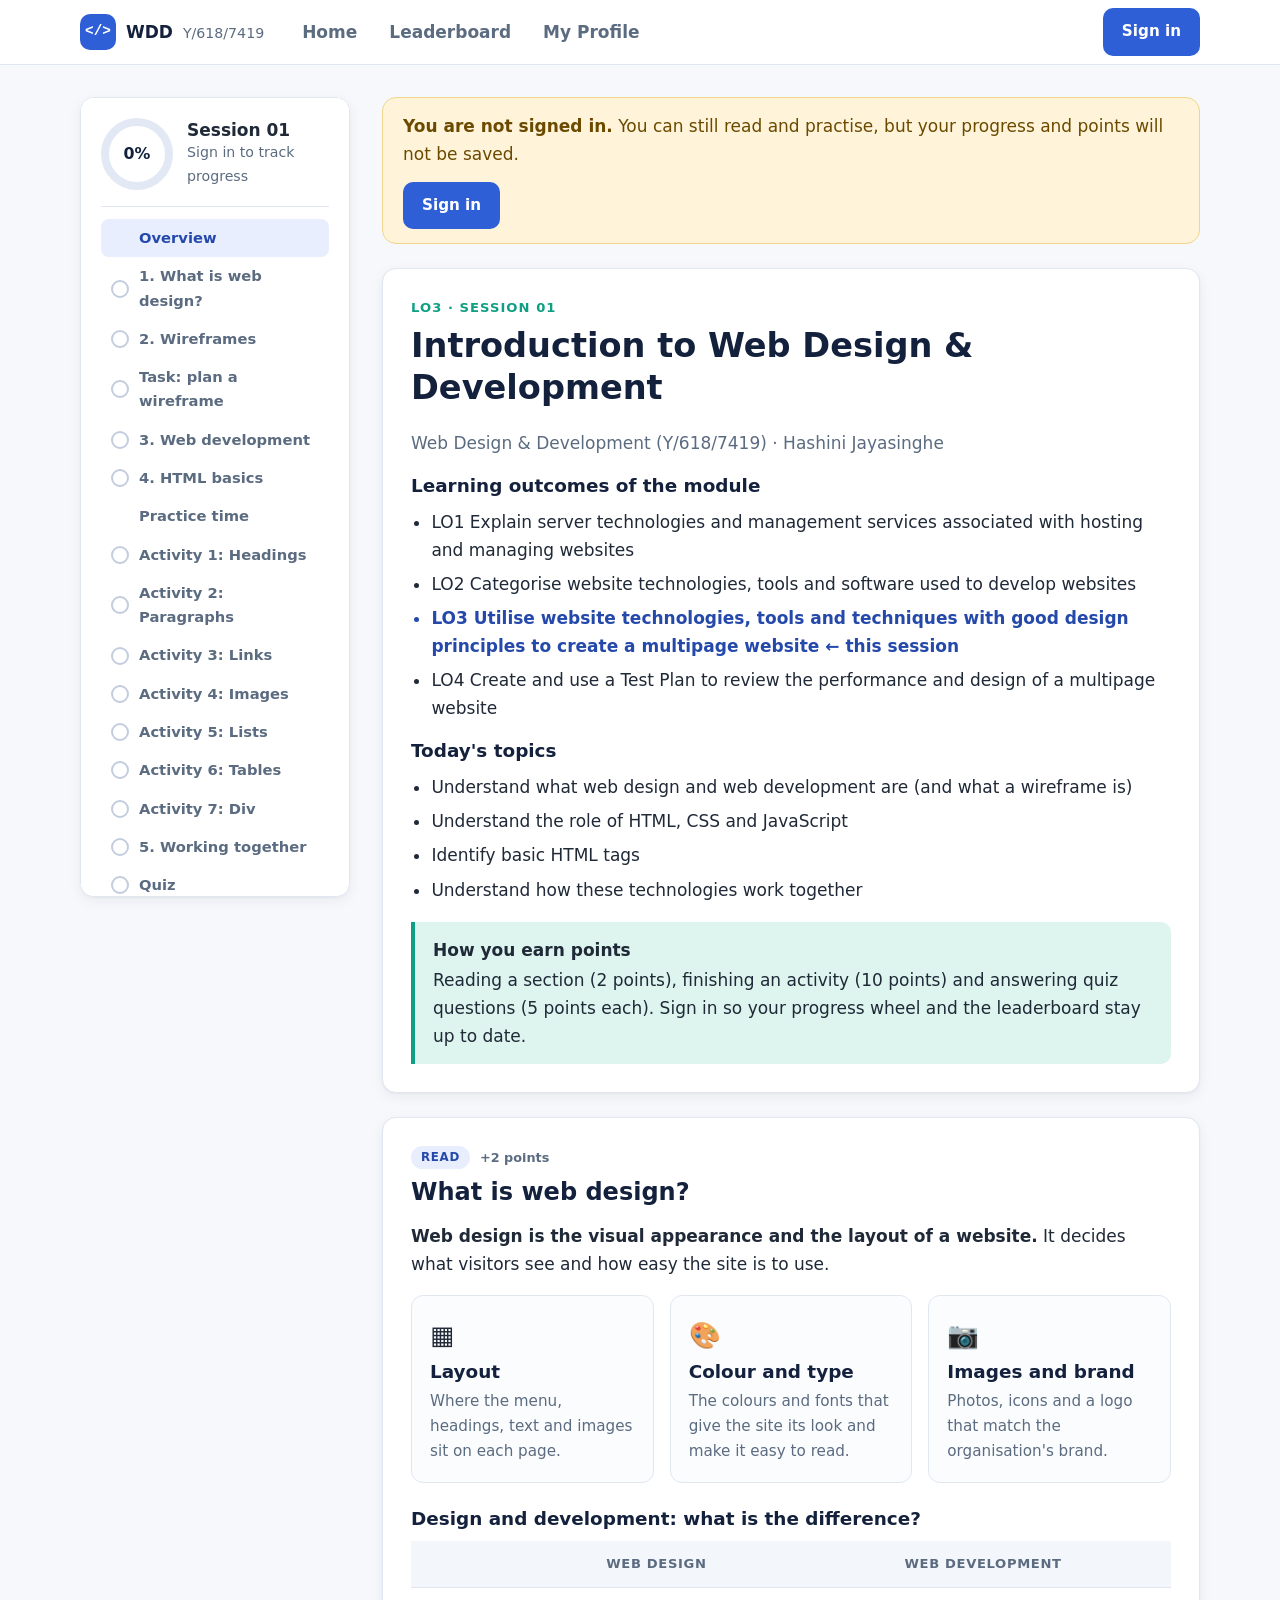
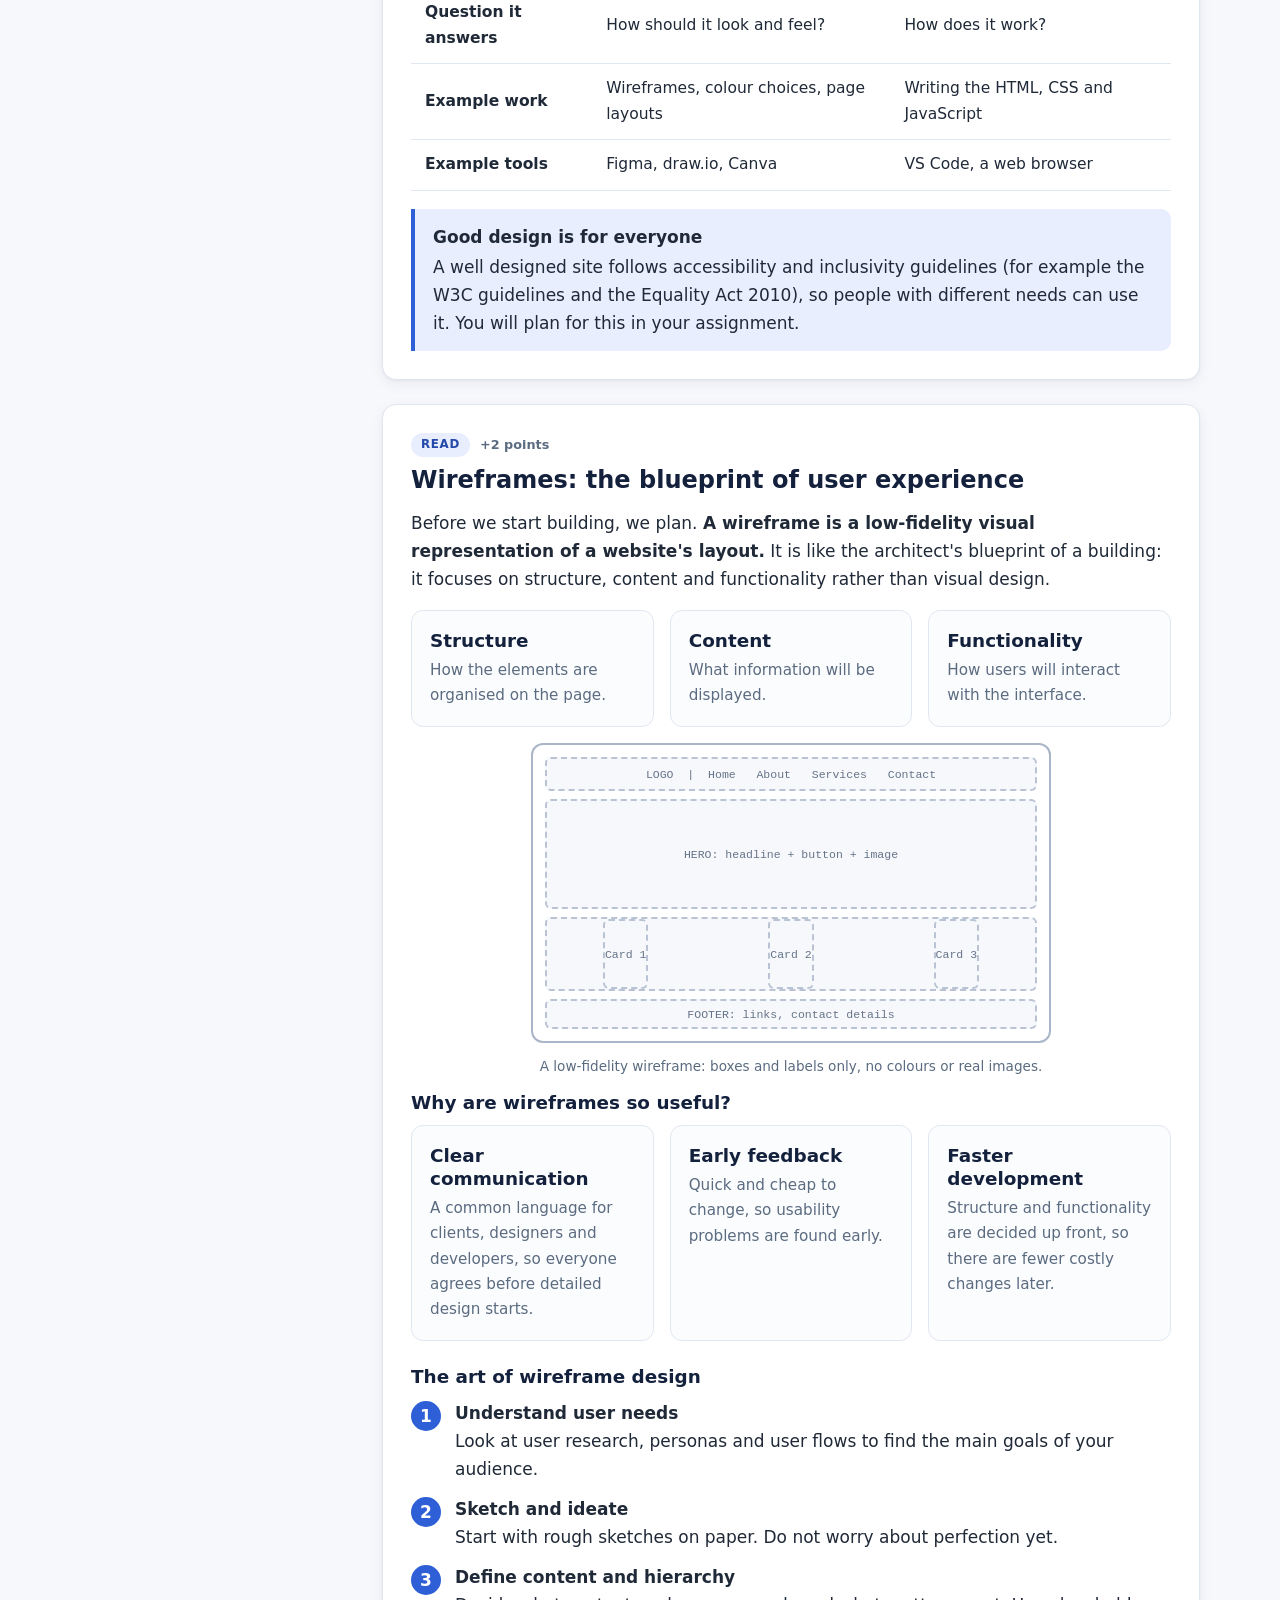
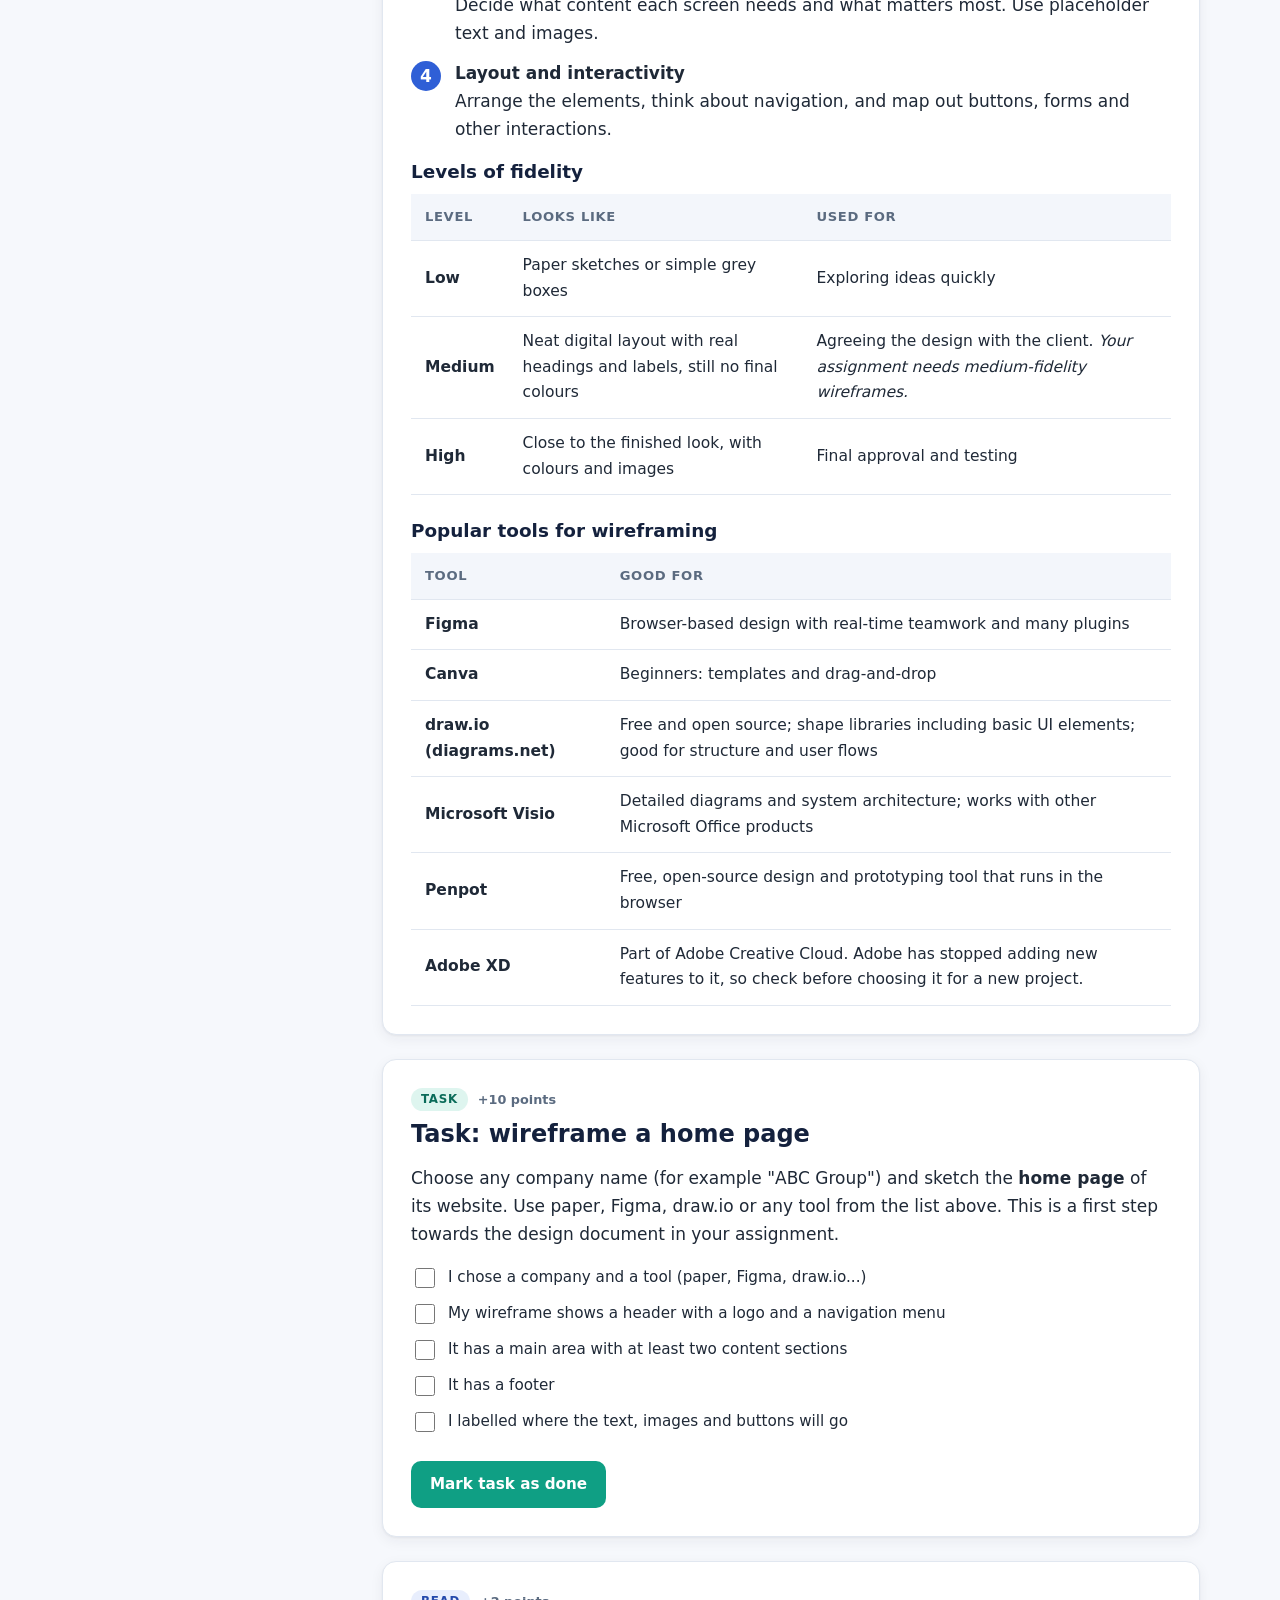
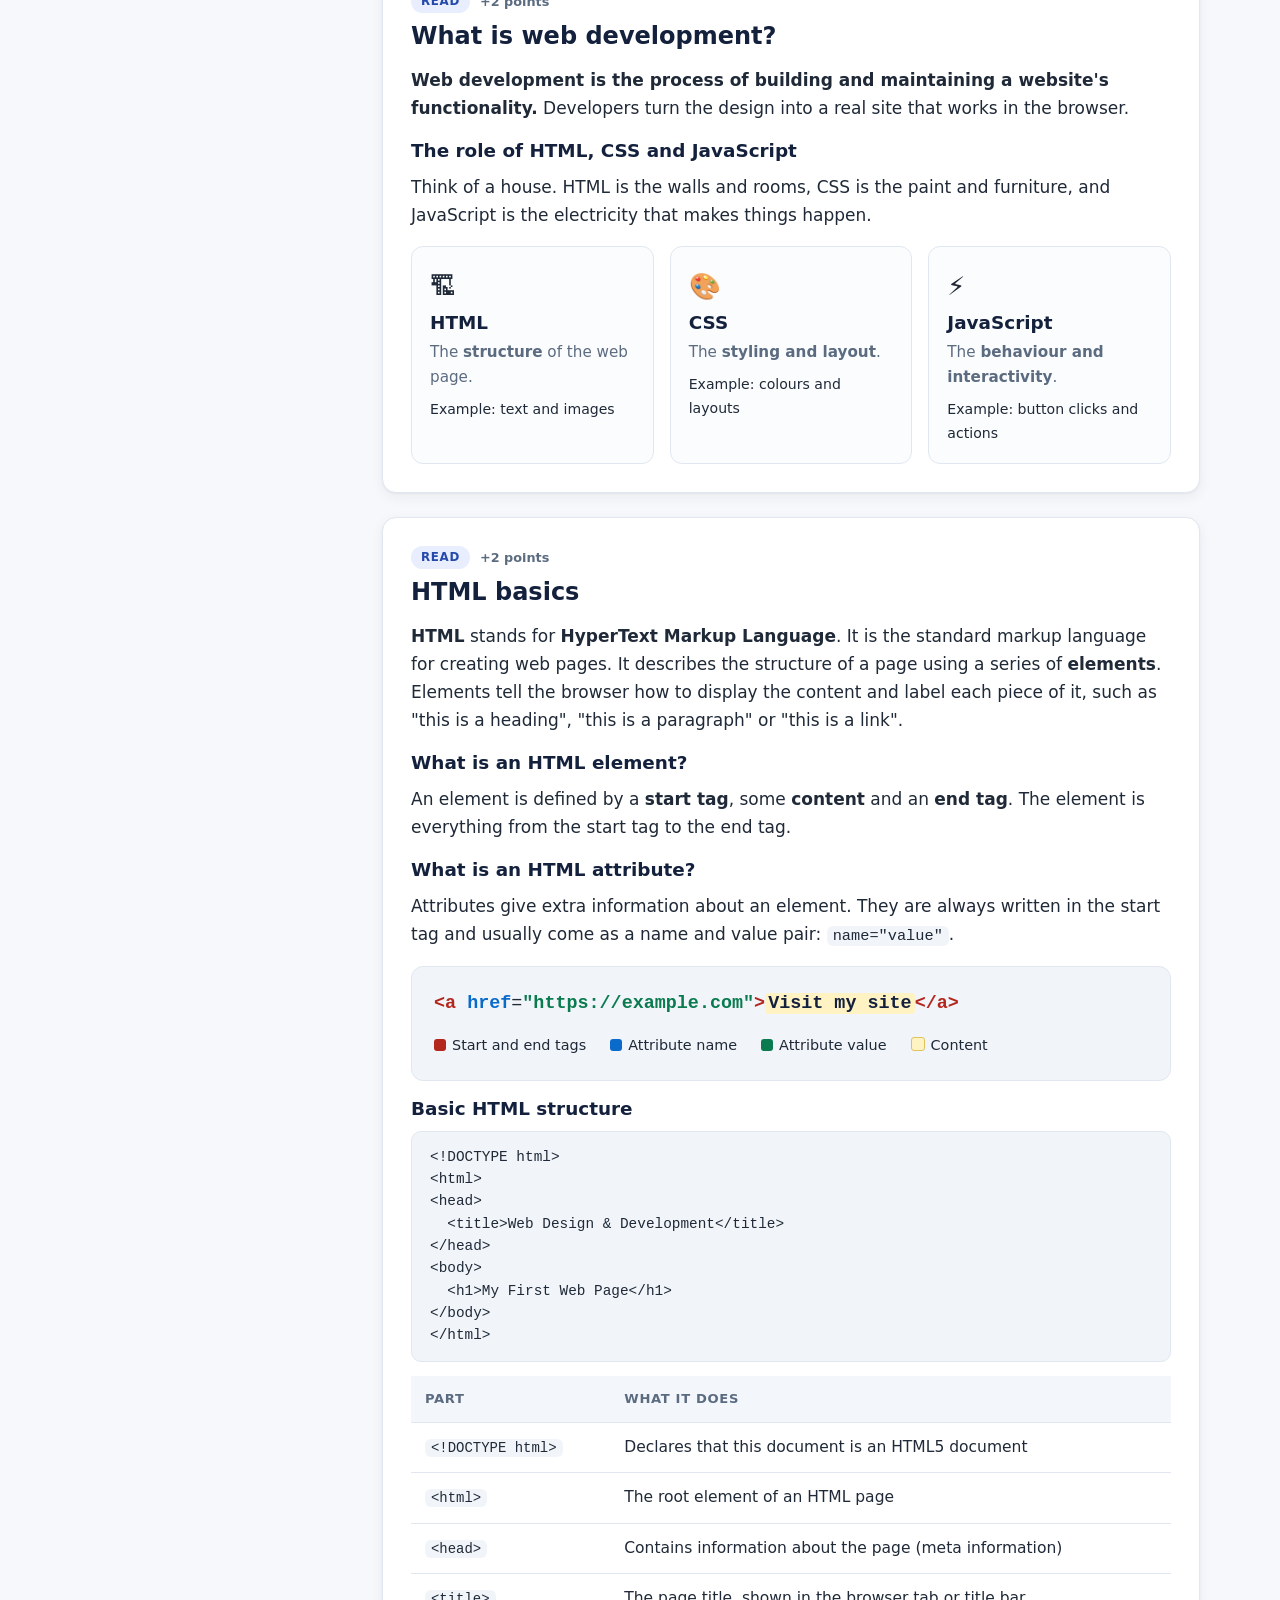
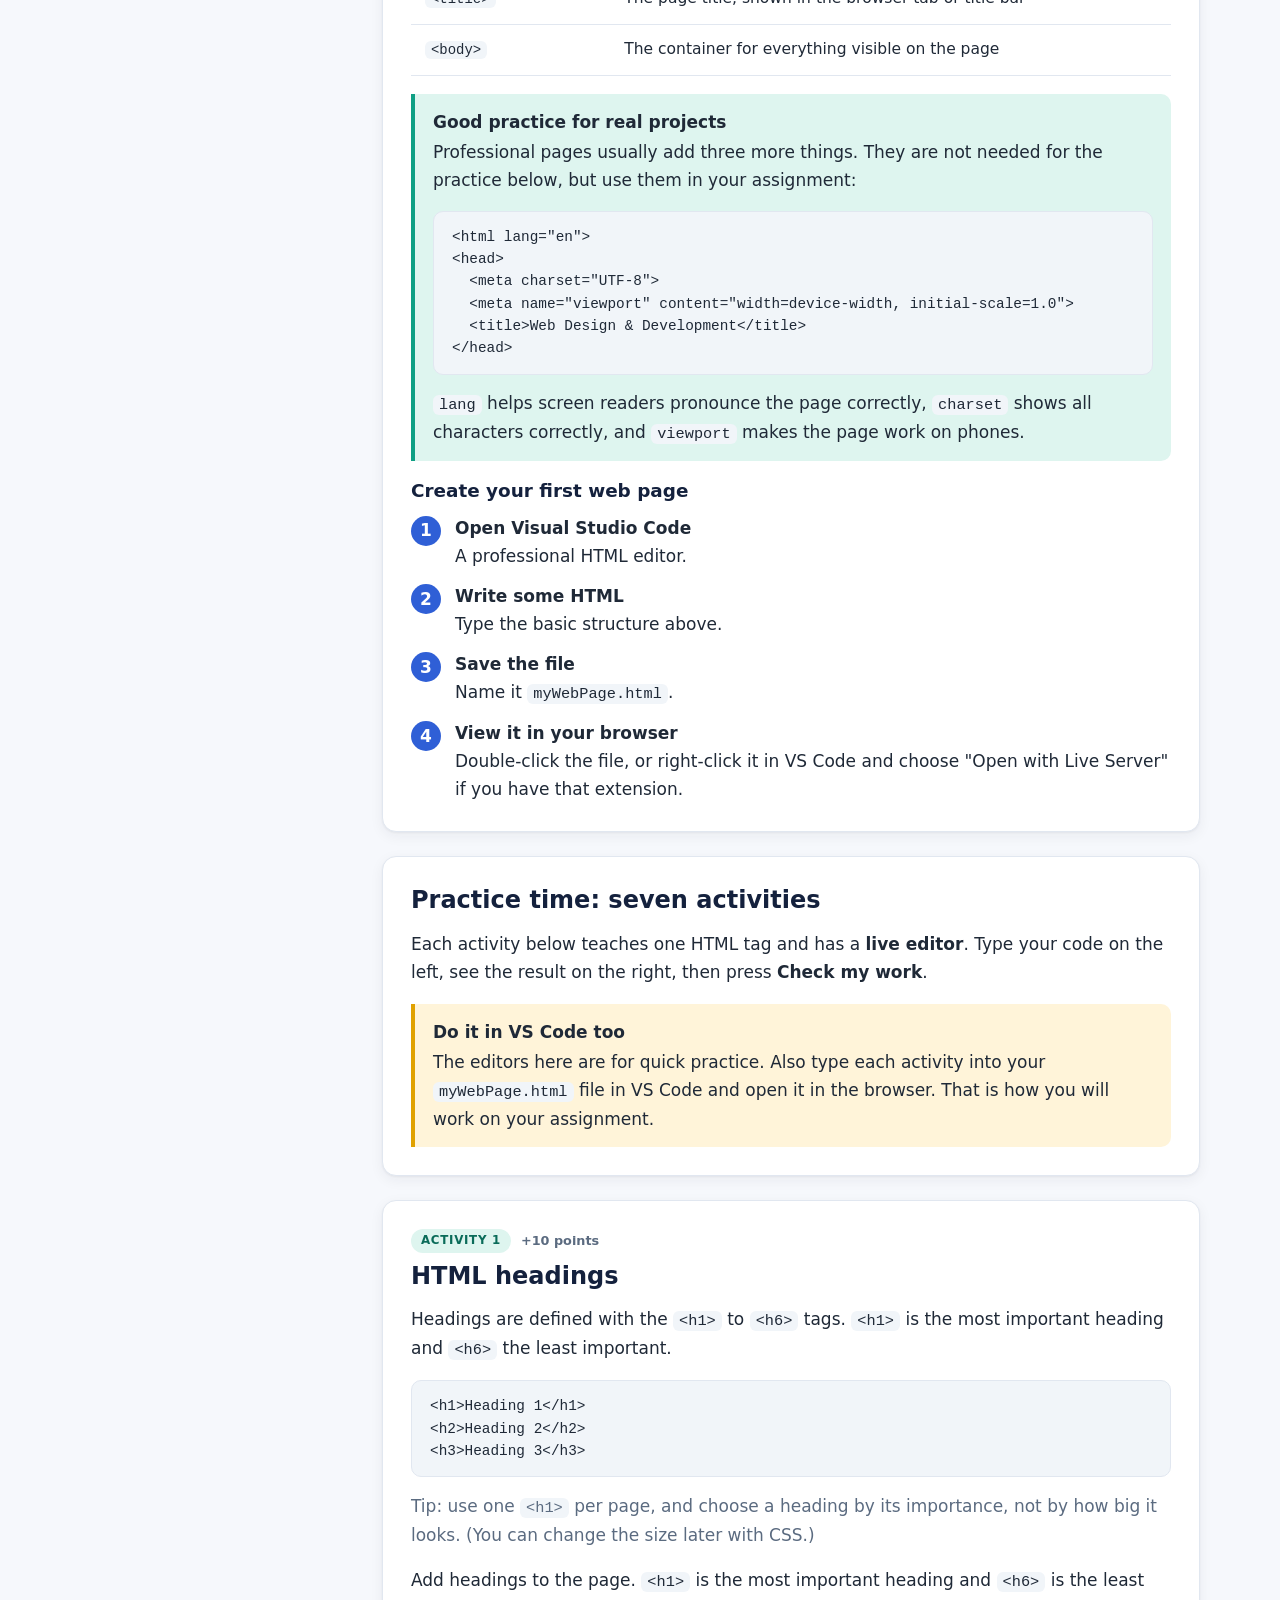
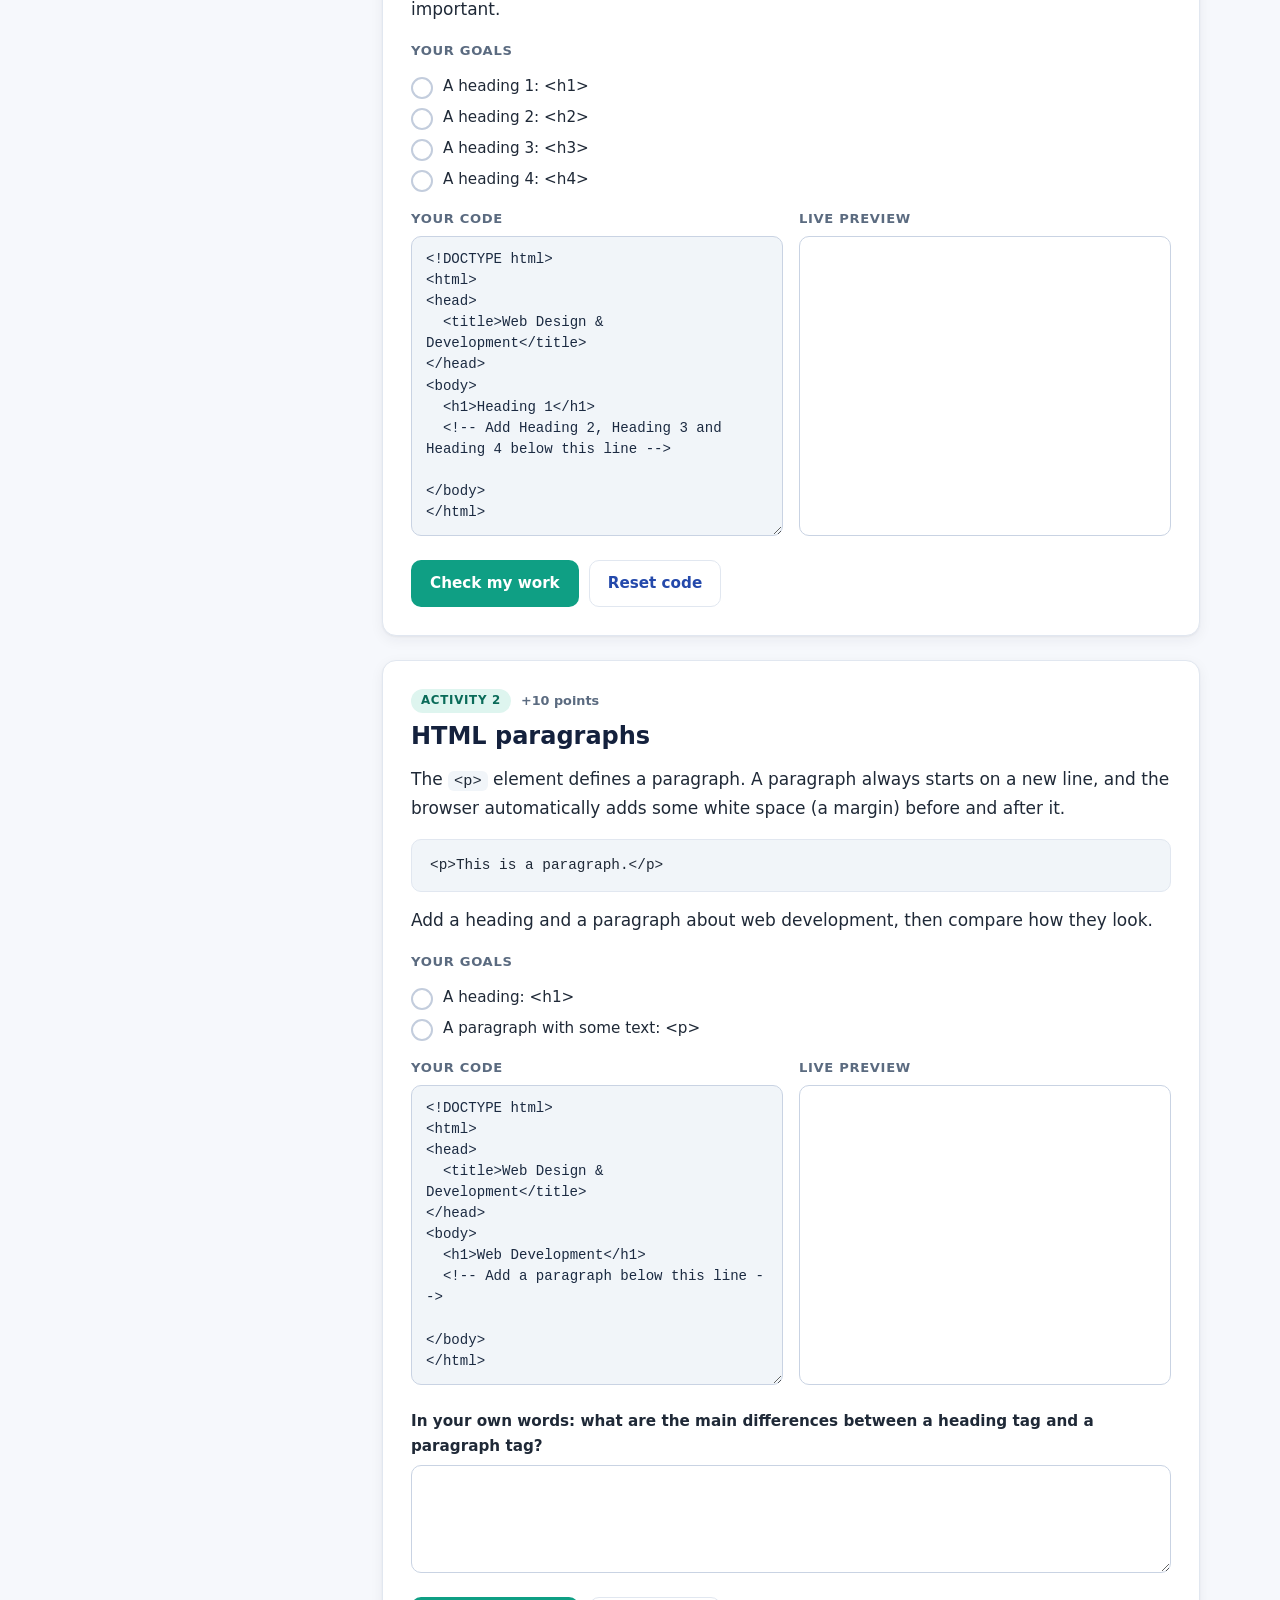
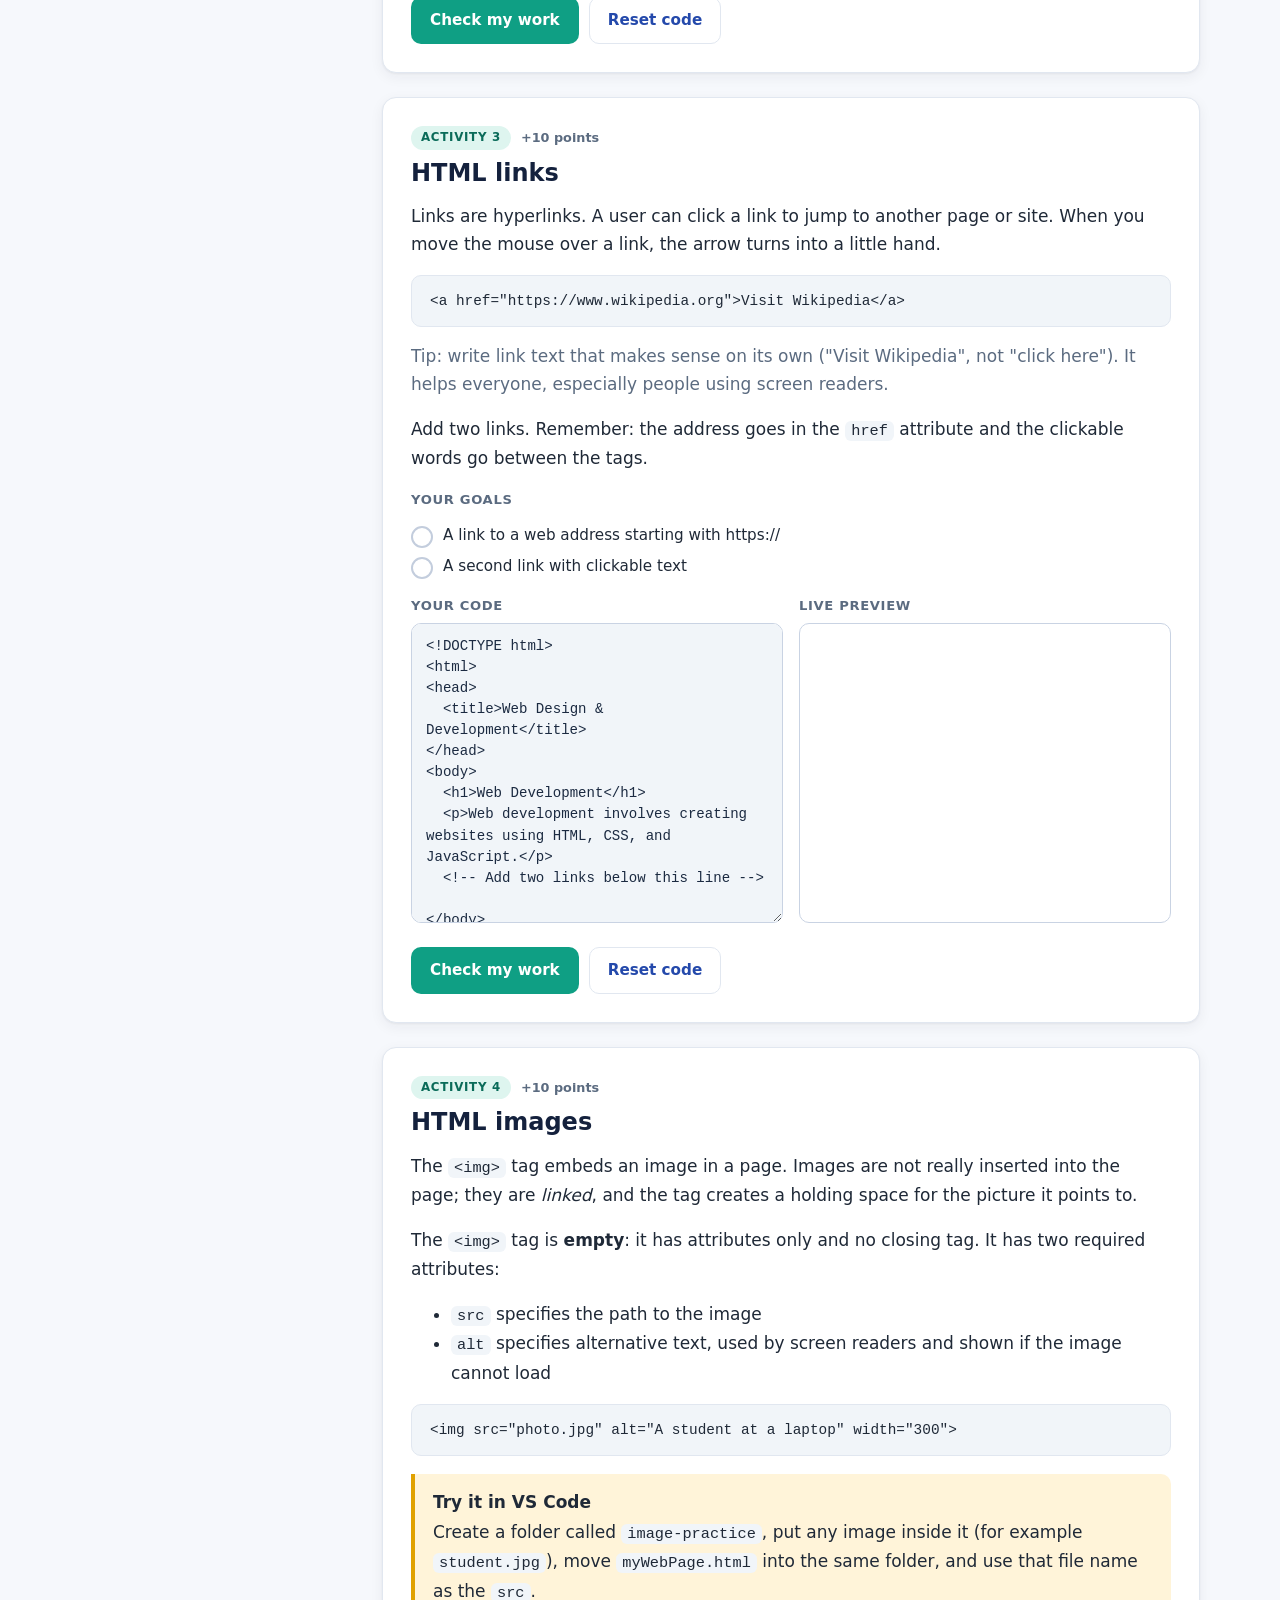
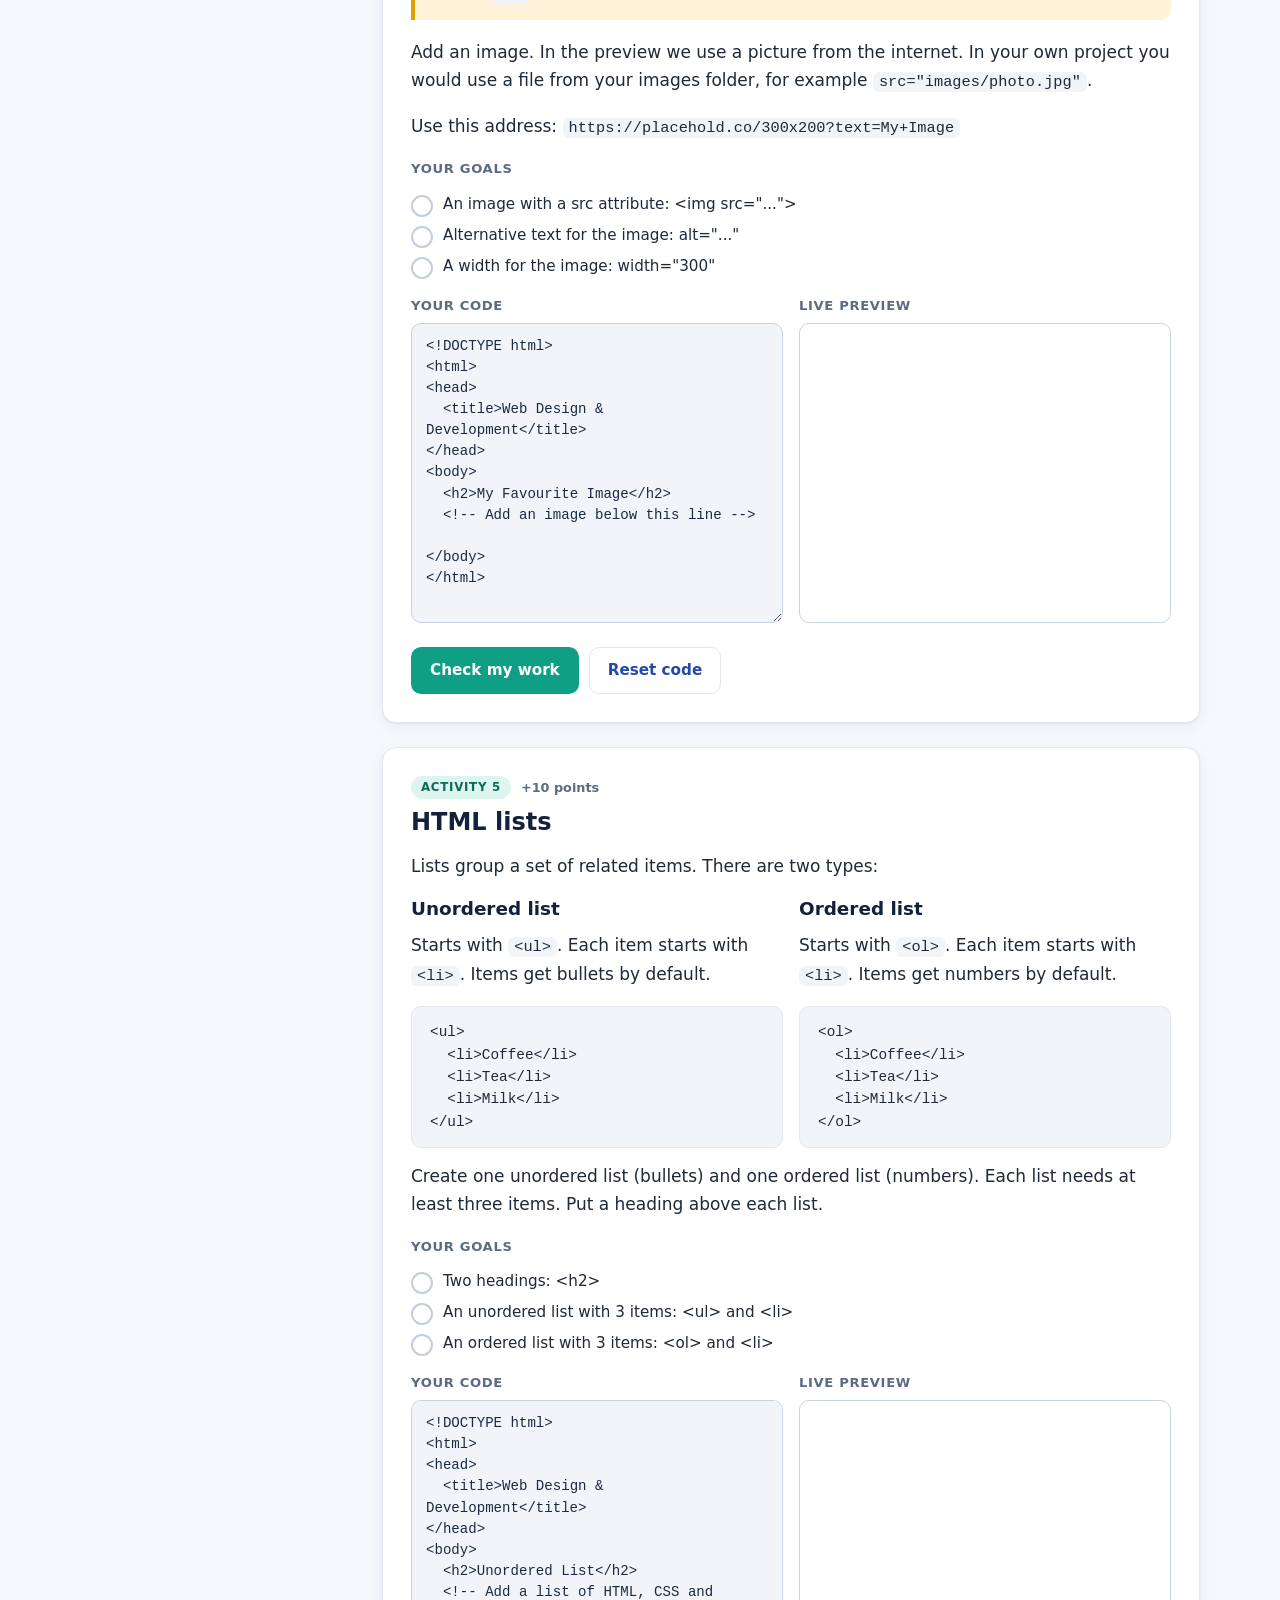
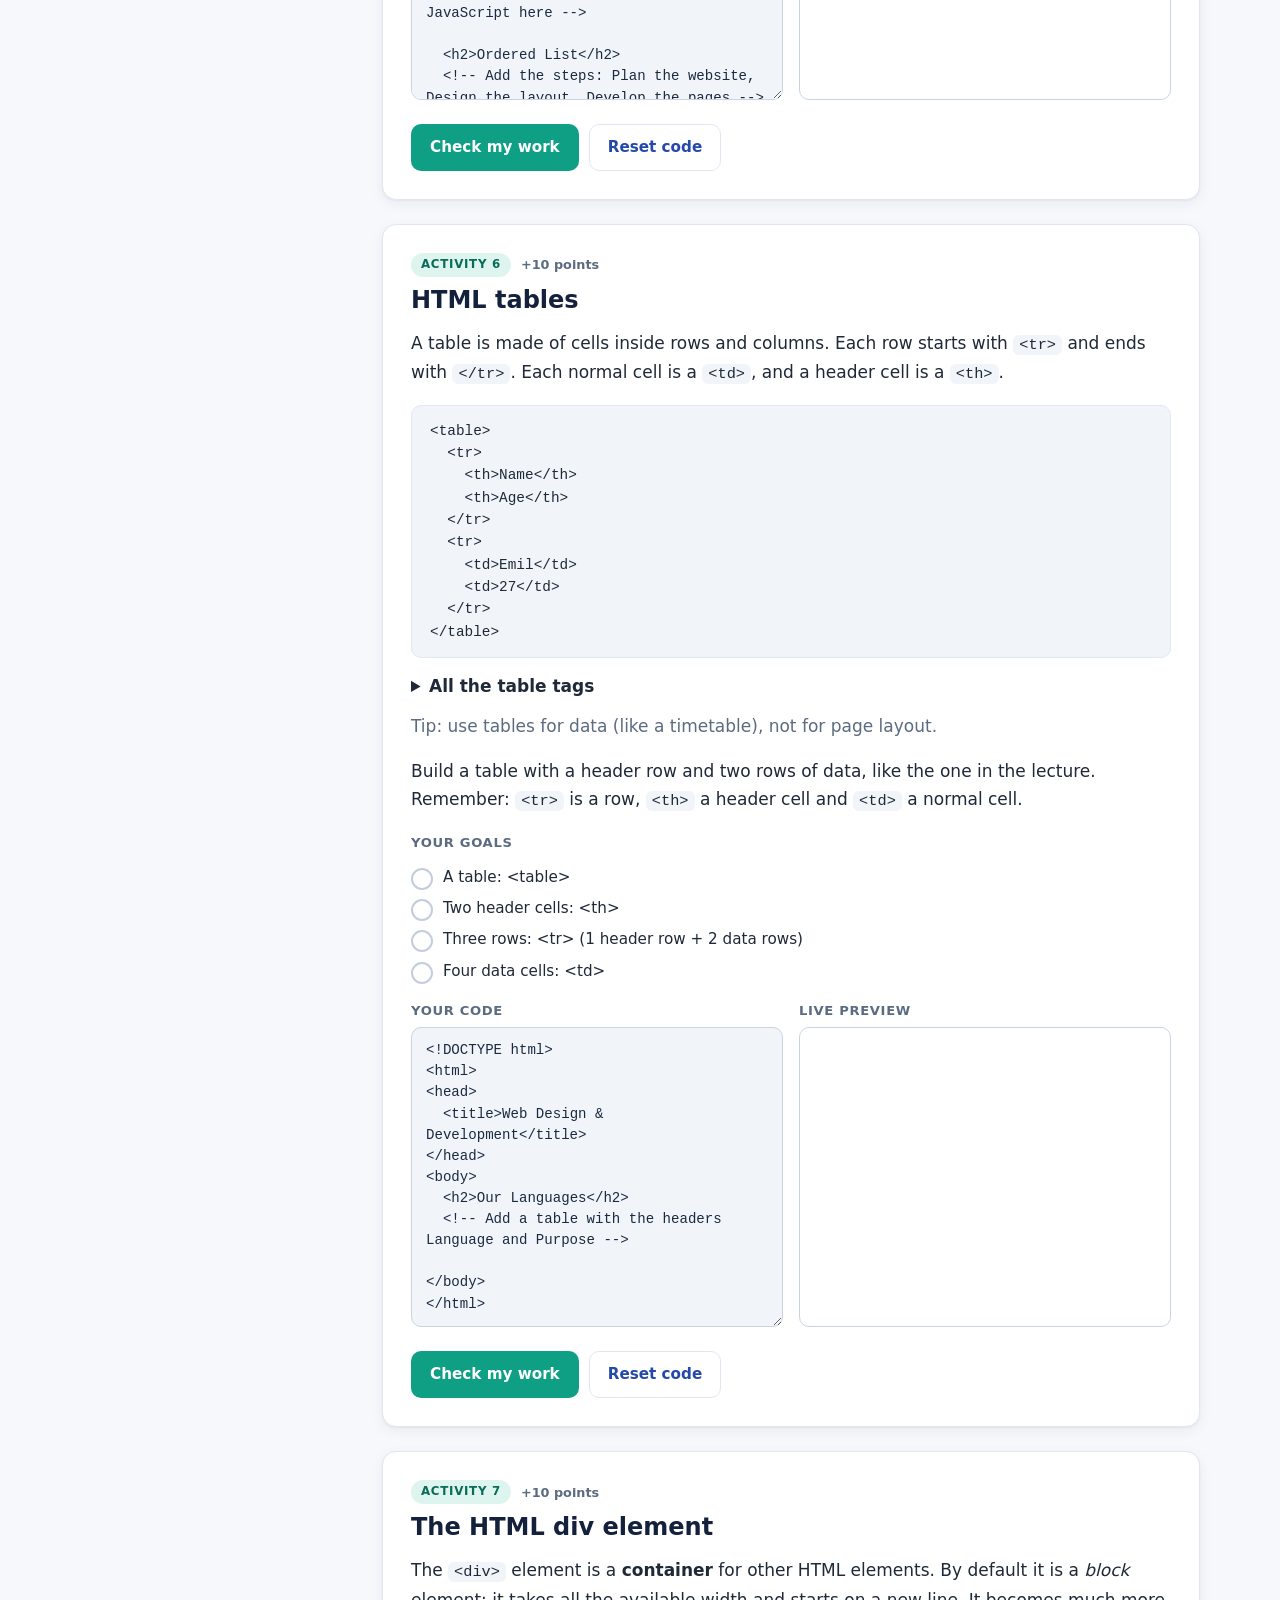
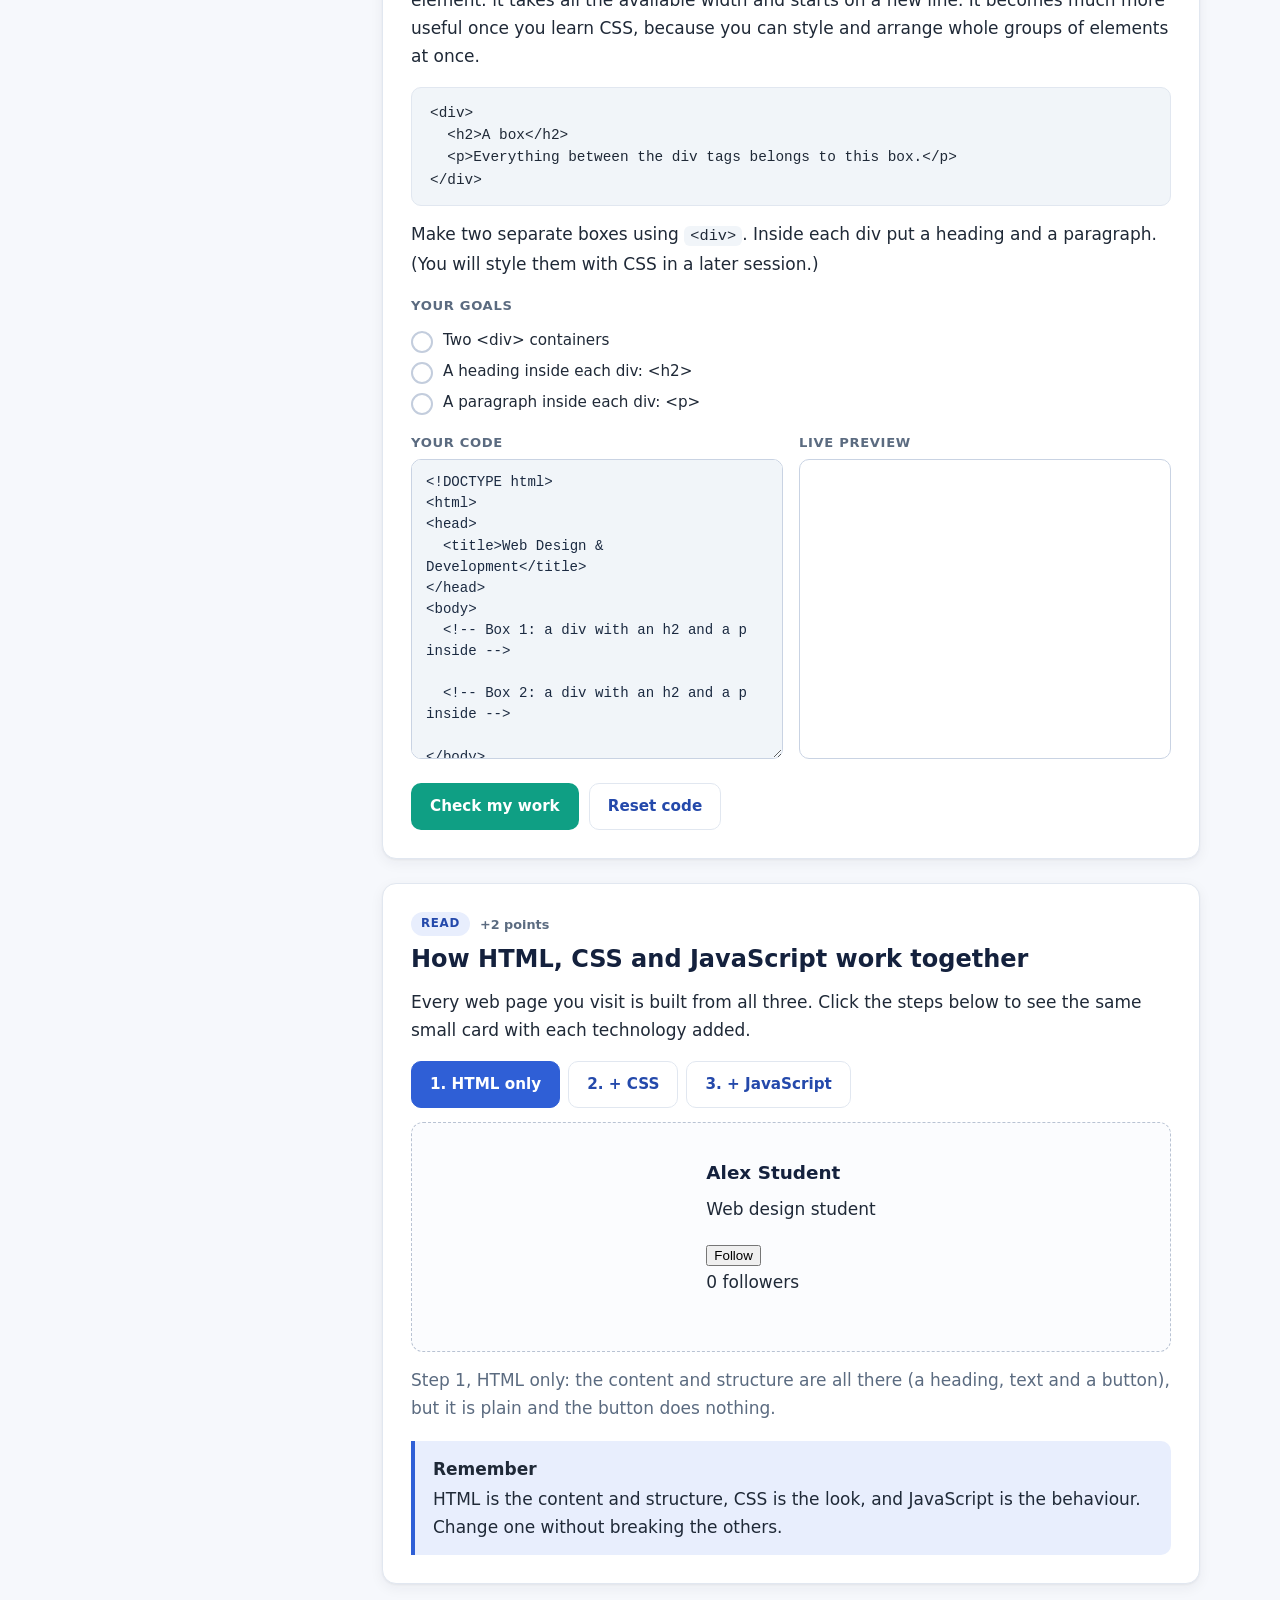
==== lectures/lo3/session-01.html @ 107e2994 "initial commit" ====
<!DOCTYPE html>
<html lang="en">
<head>
  <meta charset="UTF-8">
  <meta name="viewport" content="width=device-width, initial-scale=1.0">
  <title>Session 01 | Web Design &amp; Development</title>
  <link rel="stylesheet" href="../../css/style.css">
</head>
<!-- data-root tells the shared code how to get back to the site's main folder -->
<body data-root="../../" data-page="lecture">

  <header id="site-header" class="site-header"></header>

  <div class="container lecture-layout">

    <!-- Filled in by js/lecture.js: progress wheel + contents list -->
    <aside class="lecture-sidebar" id="lecture-sidebar" aria-label="Lecture contents"></aside>

    <main class="lecture-main">
      <div id="signin-banner"></div>

      <!-- ============================================================
           OVERVIEW (not tracked for progress)
           ============================================================ -->
      <section class="card lecture-hero" id="overview" data-toc="Overview">
        <p class="eyebrow">LO3 &middot; Session 01</p>
        <h1>Introduction to Web Design &amp; Development</h1>
        <p class="muted">Web Design &amp; Development (Y/618/7419) &middot; Hashini Jayasinghe</p>

        <h3>Learning outcomes of the module</h3>
        <ul class="lo-list">
          <li>LO1 Explain server technologies and management services associated with hosting and managing websites</li>
          <li>LO2 Categorise website technologies, tools and software used to develop websites</li>
          <li class="focus">LO3 Utilise website technologies, tools and techniques with good design principles to create a multipage website &larr; this session</li>
          <li>LO4 Create and use a Test Plan to review the performance and design of a multipage website</li>
        </ul>

        <h3>Today's topics</h3>
        <ul class="lo-list">
          <li>Understand what web design and web development are (and what a wireframe is)</li>
          <li>Understand the role of HTML, CSS and JavaScript</li>
          <li>Identify basic HTML tags</li>
          <li>Understand how these technologies work together</li>
        </ul>

        <div class="callout callout-tip">
          <strong>How you earn points</strong>
          <p>Reading a section (2 points), finishing an activity (10 points) and answering quiz questions (5 points each).
            Sign in so your progress wheel and the leaderboard stay up to date.</p>
        </div>
      </section>

      <!-- ============================================================
           1. WEB DESIGN
           ============================================================ -->
      <section class="card" id="design" data-toc="1. What is web design?" data-item="r_design" data-type="read">
        <div class="section-label"><span class="type-tag type-read">Read</span><span class="points-tag">+2 points</span></div>
        <h2>What is web design?</h2>
        <p><strong>Web design is the visual appearance and the layout of a website.</strong>
          It decides what visitors see and how easy the site is to use.</p>

        <div class="grid grid-3">
          <div class="idea"><span class="big" aria-hidden="true">&#9638;</span><h3>Layout</h3>
            <p>Where the menu, headings, text and images sit on each page.</p></div>
          <div class="idea"><span class="big" aria-hidden="true">&#127912;</span><h3>Colour and type</h3>
            <p>The colours and fonts that give the site its look and make it easy to read.</p></div>
          <div class="idea"><span class="big" aria-hidden="true">&#128247;</span><h3>Images and brand</h3>
            <p>Photos, icons and a logo that match the organisation's brand.</p></div>
        </div>

        <h3 style="margin-top:24px">Design and development: what is the difference?</h3>
        <div class="table-wrap">
          <table class="table">
            <thead><tr><th></th><th>Web design</th><th>Web development</th></tr></thead>
            <tbody>
              <tr><td><strong>Question it answers</strong></td><td>How should it look and feel?</td><td>How does it work?</td></tr>
              <tr><td><strong>Example work</strong></td><td>Wireframes, colour choices, page layouts</td><td>Writing the HTML, CSS and JavaScript</td></tr>
              <tr><td><strong>Example tools</strong></td><td>Figma, draw.io, Canva</td><td>VS Code, a web browser</td></tr>
            </tbody>
          </table>
        </div>

        <div class="callout">
          <strong>Good design is for everyone</strong>
          <p>A well designed site follows accessibility and inclusivity guidelines (for example the W3C guidelines and the
            Equality Act 2010), so people with different needs can use it. You will plan for this in your assignment.</p>
        </div>
      </section>

      <!-- ============================================================
           2. WIREFRAMES
           ============================================================ -->
      <section class="card" id="wireframes" data-toc="2. Wireframes" data-item="r_wireframe" data-type="read">
        <div class="section-label"><span class="type-tag type-read">Read</span><span class="points-tag">+2 points</span></div>
        <h2>Wireframes: the blueprint of user experience</h2>
        <p>Before we start building, we plan. <strong>A wireframe is a low-fidelity visual representation of a website's
          layout.</strong> It is like the architect's blueprint of a building: it focuses on structure, content and
          functionality rather than visual design.</p>

        <div class="grid grid-3">
          <div class="idea"><h3>Structure</h3><p>How the elements are organised on the page.</p></div>
          <div class="idea"><h3>Content</h3><p>What information will be displayed.</p></div>
          <div class="idea"><h3>Functionality</h3><p>How users will interact with the interface.</p></div>
        </div>

        <!-- A simple wireframe drawn with HTML and CSS -->
        <div class="wire" role="img" aria-label="Example wireframe: a navigation bar, a large hero area, three content boxes and a footer">
          <div class="wire-nav">LOGO &nbsp;|&nbsp; Home &nbsp; About &nbsp; Services &nbsp; Contact</div>
          <div class="wire-hero">HERO: headline + button + image</div>
          <div class="wire-cards"><div>Card 1</div><div>Card 2</div><div>Card 3</div></div>
          <div class="wire-footer">FOOTER: links, contact details</div>
        </div>
        <p class="wire-caption">A low-fidelity wireframe: boxes and labels only, no colours or real images.</p>

        <h3>Why are wireframes so useful?</h3>
        <div class="grid grid-3">
          <div class="idea"><h3>Clear communication</h3>
            <p>A common language for clients, designers and developers, so everyone agrees before detailed design starts.</p></div>
          <div class="idea"><h3>Early feedback</h3>
            <p>Quick and cheap to change, so usability problems are found early.</p></div>
          <div class="idea"><h3>Faster development</h3>
            <p>Structure and functionality are decided up front, so there are fewer costly changes later.</p></div>
        </div>

        <h3 style="margin-top:24px">The art of wireframe design</h3>
        <ol class="steps-list">
          <li><div><strong>Understand user needs</strong>Look at user research, personas and user flows to find the main goals of your audience.</div></li>
          <li><div><strong>Sketch and ideate</strong>Start with rough sketches on paper. Do not worry about perfection yet.</div></li>
          <li><div><strong>Define content and hierarchy</strong>Decide what content each screen needs and what matters most. Use placeholder text and images.</div></li>
          <li><div><strong>Layout and interactivity</strong>Arrange the elements, think about navigation, and map out buttons, forms and other interactions.</div></li>
        </ol>

        <h3>Levels of fidelity</h3>
        <div class="table-wrap">
          <table class="table">
            <thead><tr><th>Level</th><th>Looks like</th><th>Used for</th></tr></thead>
            <tbody>
              <tr><td><strong>Low</strong></td><td>Paper sketches or simple grey boxes</td><td>Exploring ideas quickly</td></tr>
              <tr><td><strong>Medium</strong></td><td>Neat digital layout with real headings and labels, still no final colours</td><td>Agreeing the design with the client. <em>Your assignment needs medium-fidelity wireframes.</em></td></tr>
              <tr><td><strong>High</strong></td><td>Close to the finished look, with colours and images</td><td>Final approval and testing</td></tr>
            </tbody>
          </table>
        </div>

        <h3 style="margin-top:24px">Popular tools for wireframing</h3>
        <div class="table-wrap">
          <table class="table">
            <thead><tr><th>Tool</th><th>Good for</th></tr></thead>
            <tbody>
              <tr><td><strong>Figma</strong></td><td>Browser-based design with real-time teamwork and many plugins</td></tr>
              <tr><td><strong>Canva</strong></td><td>Beginners: templates and drag-and-drop</td></tr>
              <tr><td><strong>draw.io (diagrams.net)</strong></td><td>Free and open source; shape libraries including basic UI elements; good for structure and user flows</td></tr>
              <tr><td><strong>Microsoft Visio</strong></td><td>Detailed diagrams and system architecture; works with other Microsoft Office products</td></tr>
              <tr><td><strong>Penpot</strong></td><td>Free, open-source design and prototyping tool that runs in the browser</td></tr>
              <tr><td><strong>Adobe XD</strong></td><td>Part of Adobe Creative Cloud. Adobe has stopped adding new features to it, so check before choosing it for a new project.</td></tr>
            </tbody>
          </table>
        </div>
      </section>

      <!-- ============================================================
           WIREFRAME TASK
           ============================================================ -->
      <section class="card" id="wireframe-task" data-toc="Task: plan a wireframe" data-item="a_wireframe" data-type="activity">
        <div class="section-label"><span class="type-tag type-activity">Task</span><span class="points-tag">+10 points</span></div>
        <h2>Task: wireframe a home page</h2>
        <p>Choose any company name (for example "ABC Group") and sketch the <strong>home page</strong> of its website.
          Use paper, Figma, draw.io or any tool from the list above. This is a first step towards the design
          document in your assignment.</p>

        <div class="task-checklist" data-activity="a_wireframe">
          <label><input type="checkbox"> I chose a company and a tool (paper, Figma, draw.io...)</label>
          <label><input type="checkbox"> My wireframe shows a header with a logo and a navigation menu</label>
          <label><input type="checkbox"> It has a main area with at least two content sections</label>
          <label><input type="checkbox"> It has a footer</label>
          <label><input type="checkbox"> I labelled where the text, images and buttons will go</label>
          <div class="lab-actions">
            <button type="button" class="btn btn-success task-done">Mark task as done</button>
            <span class="lab-status" role="status" aria-live="polite"></span>
          </div>
        </div>
      </section>

      <!-- ============================================================
           3. WEB DEVELOPMENT
           ============================================================ -->
      <section class="card" id="development" data-toc="3. Web development" data-item="r_dev" data-type="read">
        <div class="section-label"><span class="type-tag type-read">Read</span><span class="points-tag">+2 points</span></div>
        <h2>What is web development?</h2>
        <p><strong>Web development is the process of building and maintaining a website's functionality.</strong>
          Developers turn the design into a real site that works in the browser.</p>

        <h3>The role of HTML, CSS and JavaScript</h3>
        <p>Think of a house. HTML is the walls and rooms, CSS is the paint and furniture, and JavaScript is the
          electricity that makes things happen.</p>
        <div class="grid grid-3">
          <div class="idea"><span class="big" aria-hidden="true">&#127959;</span><h3>HTML</h3>
            <p>The <strong>structure</strong> of the web page.</p>
            <p class="example">Example: text and images</p></div>
          <div class="idea"><span class="big" aria-hidden="true">&#127912;</span><h3>CSS</h3>
            <p>The <strong>styling and layout</strong>.</p>
            <p class="example">Example: colours and layouts</p></div>
          <div class="idea"><span class="big" aria-hidden="true">&#9889;</span><h3>JavaScript</h3>
            <p>The <strong>behaviour and interactivity</strong>.</p>
            <p class="example">Example: button clicks and actions</p></div>
        </div>
      </section>

      <!-- ============================================================
           4. HTML BASICS
           ============================================================ -->
      <section class="card" id="html-basics" data-toc="4. HTML basics" data-item="r_html" data-type="read">
        <div class="section-label"><span class="type-tag type-read">Read</span><span class="points-tag">+2 points</span></div>
        <h2>HTML basics</h2>
        <p><strong>HTML</strong> stands for <strong>HyperText Markup Language</strong>. It is the standard markup language
          for creating web pages. It describes the structure of a page using a series of <strong>elements</strong>.
          Elements tell the browser how to display the content and label each piece of it, such as "this is a heading",
          "this is a paragraph" or "this is a link".</p>

        <h3>What is an HTML element?</h3>
        <p>An element is defined by a <strong>start tag</strong>, some <strong>content</strong> and an
          <strong>end tag</strong>. The element is everything from the start tag to the end tag.</p>

        <h3>What is an HTML attribute?</h3>
        <p>Attributes give extra information about an element. They are always written in the start tag and usually come
          as a name and value pair: <code>name="value"</code>.</p>

        <div class="anatomy" role="img" aria-label="Anatomy of the link element a href equals https colon slash slash example dot com, with the text Visit my site">
          <div class="anatomy-code"><span class="a-tag">&lt;a</span> <span class="a-attr">href</span>=<span class="a-val">"https://example.com"</span><span class="a-tag">&gt;</span><span class="a-content">Visit my site</span><span class="a-tag">&lt;/a&gt;</span></div>
          <div class="legend">
            <span class="l-tag">Start and end tags</span>
            <span class="l-attr">Attribute name</span>
            <span class="l-val">Attribute value</span>
            <span class="l-content">Content</span>
          </div>
        </div>

        <h3>Basic HTML structure</h3>
<pre class="code"><code>&lt;!DOCTYPE html&gt;
&lt;html&gt;
&lt;head&gt;
  &lt;title&gt;Web Design &amp; Development&lt;/title&gt;
&lt;/head&gt;
&lt;body&gt;
  &lt;h1&gt;My First Web Page&lt;/h1&gt;
&lt;/body&gt;
&lt;/html&gt;</code></pre>

        <div class="table-wrap">
          <table class="table">
            <thead><tr><th>Part</th><th>What it does</th></tr></thead>
            <tbody>
              <tr><td><code>&lt;!DOCTYPE html&gt;</code></td><td>Declares that this document is an HTML5 document</td></tr>
              <tr><td><code>&lt;html&gt;</code></td><td>The root element of an HTML page</td></tr>
              <tr><td><code>&lt;head&gt;</code></td><td>Contains information about the page (meta information)</td></tr>
              <tr><td><code>&lt;title&gt;</code></td><td>The page title, shown in the browser tab or title bar</td></tr>
              <tr><td><code>&lt;body&gt;</code></td><td>The container for everything visible on the page</td></tr>
            </tbody>
          </table>
        </div>

        <div class="callout callout-tip">
          <strong>Good practice for real projects</strong>
          <p>Professional pages usually add three more things. They are not needed for the practice below, but use them in your assignment:</p>
<pre class="code"><code>&lt;html lang="en"&gt;
&lt;head&gt;
  &lt;meta charset="UTF-8"&gt;
  &lt;meta name="viewport" content="width=device-width, initial-scale=1.0"&gt;
  &lt;title&gt;Web Design &amp; Development&lt;/title&gt;
&lt;/head&gt;</code></pre>
          <p><code>lang</code> helps screen readers pronounce the page correctly, <code>charset</code> shows all characters correctly,
            and <code>viewport</code> makes the page work on phones.</p>
        </div>

        <h3>Create your first web page</h3>
        <ol class="steps-list">
          <li><div><strong>Open Visual Studio Code</strong>A professional HTML editor.</div></li>
          <li><div><strong>Write some HTML</strong>Type the basic structure above.</div></li>
          <li><div><strong>Save the file</strong>Name it <code>myWebPage.html</code>.</div></li>
          <li><div><strong>View it in your browser</strong>Double-click the file, or right-click it in VS Code and choose "Open with Live Server" if you have that extension.</div></li>
        </ol>
      </section>

      <!-- ============================================================
           PRACTICE INTRO (not tracked)
           ============================================================ -->
      <section class="card" id="practice" data-toc="Practice time">
        <h2>Practice time: seven activities</h2>
        <p>Each activity below teaches one HTML tag and has a <strong>live editor</strong>. Type your code on the left, see the
          result on the right, then press <strong>Check my work</strong>.</p>
        <div class="callout callout-note">
          <strong>Do it in VS Code too</strong>
          <p>The editors here are for quick practice. Also type each activity into your <code>myWebPage.html</code> file in
            VS Code and open it in the browser. That is how you will work on your assignment.</p>
        </div>
      </section>

      <!-- ============================================================
           ACTIVITY 1: HEADINGS
           ============================================================ -->
      <section class="card" id="act-headings" data-toc="Activity 1: Headings" data-item="a_headings" data-type="activity">
        <div class="section-label"><span class="type-tag type-activity">Activity 1</span><span class="points-tag">+10 points</span></div>
        <h2>HTML headings</h2>
        <p>Headings are defined with the <code>&lt;h1&gt;</code> to <code>&lt;h6&gt;</code> tags.
          <code>&lt;h1&gt;</code> is the most important heading and <code>&lt;h6&gt;</code> the least important.</p>
<pre class="code"><code>&lt;h1&gt;Heading 1&lt;/h1&gt;
&lt;h2&gt;Heading 2&lt;/h2&gt;
&lt;h3&gt;Heading 3&lt;/h3&gt;</code></pre>
        <p class="muted">Tip: use one <code>&lt;h1&gt;</code> per page, and choose a heading by its importance, not by how big it looks.
          (You can change the size later with CSS.)</p>
        <div class="code-lab" data-activity="a_headings"></div>
      </section>

      <!-- ============================================================
           ACTIVITY 2: PARAGRAPHS
           ============================================================ -->
      <section class="card" id="act-paragraphs" data-toc="Activity 2: Paragraphs" data-item="a_paragraphs" data-type="activity">
        <div class="section-label"><span class="type-tag type-activity">Activity 2</span><span class="points-tag">+10 points</span></div>
        <h2>HTML paragraphs</h2>
        <p>The <code>&lt;p&gt;</code> element defines a paragraph. A paragraph always starts on a new line, and the browser
          automatically adds some white space (a margin) before and after it.</p>
<pre class="code"><code>&lt;p&gt;This is a paragraph.&lt;/p&gt;</code></pre>
        <div class="code-lab" data-activity="a_paragraphs"></div>
      </section>

      <!-- ============================================================
           ACTIVITY 3: LINKS
           ============================================================ -->
      <section class="card" id="act-links" data-toc="Activity 3: Links" data-item="a_links" data-type="activity">
        <div class="section-label"><span class="type-tag type-activity">Activity 3</span><span class="points-tag">+10 points</span></div>
        <h2>HTML links</h2>
        <p>Links are hyperlinks. A user can click a link to jump to another page or site. When you move the mouse over a link,
          the arrow turns into a little hand.</p>
<pre class="code"><code>&lt;a href="https://www.wikipedia.org"&gt;Visit Wikipedia&lt;/a&gt;</code></pre>
        <p class="muted">Tip: write link text that makes sense on its own ("Visit Wikipedia", not "click here"). It helps everyone,
          especially people using screen readers.</p>
        <div class="code-lab" data-activity="a_links"></div>
      </section>

      <!-- ============================================================
           ACTIVITY 4: IMAGES
           ============================================================ -->
      <section class="card" id="act-images" data-toc="Activity 4: Images" data-item="a_images" data-type="activity">
        <div class="section-label"><span class="type-tag type-activity">Activity 4</span><span class="points-tag">+10 points</span></div>
        <h2>HTML images</h2>
        <p>The <code>&lt;img&gt;</code> tag embeds an image in a page. Images are not really inserted into the page; they are
          <em>linked</em>, and the tag creates a holding space for the picture it points to.</p>
        <p>The <code>&lt;img&gt;</code> tag is <strong>empty</strong>: it has attributes only and no closing tag. It has two required attributes:</p>
        <ul>
          <li><code>src</code> specifies the path to the image</li>
          <li><code>alt</code> specifies alternative text, used by screen readers and shown if the image cannot load</li>
        </ul>
<pre class="code"><code>&lt;img src="photo.jpg" alt="A student at a laptop" width="300"&gt;</code></pre>
        <div class="callout callout-note">
          <strong>Try it in VS Code</strong>
          <p>Create a folder called <code>image-practice</code>, put any image inside it (for example <code>student.jpg</code>),
            move <code>myWebPage.html</code> into the same folder, and use that file name as the <code>src</code>.</p>
        </div>
        <div class="code-lab" data-activity="a_images"></div>
      </section>

      <!-- ============================================================
           ACTIVITY 5: LISTS
           ============================================================ -->
      <section class="card" id="act-lists" data-toc="Activity 5: Lists" data-item="a_lists" data-type="activity">
        <div class="section-label"><span class="type-tag type-activity">Activity 5</span><span class="points-tag">+10 points</span></div>
        <h2>HTML lists</h2>
        <p>Lists group a set of related items. There are two types:</p>
        <div class="grid grid-2">
          <div>
            <h3>Unordered list</h3>
            <p>Starts with <code>&lt;ul&gt;</code>. Each item starts with <code>&lt;li&gt;</code>. Items get bullets by default.</p>
<pre class="code"><code>&lt;ul&gt;
  &lt;li&gt;Coffee&lt;/li&gt;
  &lt;li&gt;Tea&lt;/li&gt;
  &lt;li&gt;Milk&lt;/li&gt;
&lt;/ul&gt;</code></pre>
          </div>
          <div>
            <h3>Ordered list</h3>
            <p>Starts with <code>&lt;ol&gt;</code>. Each item starts with <code>&lt;li&gt;</code>. Items get numbers by default.</p>
<pre class="code"><code>&lt;ol&gt;
  &lt;li&gt;Coffee&lt;/li&gt;
  &lt;li&gt;Tea&lt;/li&gt;
  &lt;li&gt;Milk&lt;/li&gt;
&lt;/ol&gt;</code></pre>
          </div>
        </div>
        <div class="code-lab" data-activity="a_lists"></div>
      </section>

      <!-- ============================================================
           ACTIVITY 6: TABLES
           ============================================================ -->
      <section class="card" id="act-tables" data-toc="Activity 6: Tables" data-item="a_tables" data-type="activity">
        <div class="section-label"><span class="type-tag type-activity">Activity 6</span><span class="points-tag">+10 points</span></div>
        <h2>HTML tables</h2>
        <p>A table is made of cells inside rows and columns. Each row starts with <code>&lt;tr&gt;</code> and ends with
          <code>&lt;/tr&gt;</code>. Each normal cell is a <code>&lt;td&gt;</code>, and a header cell is a <code>&lt;th&gt;</code>.</p>
<pre class="code"><code>&lt;table&gt;
  &lt;tr&gt;
    &lt;th&gt;Name&lt;/th&gt;
    &lt;th&gt;Age&lt;/th&gt;
  &lt;/tr&gt;
  &lt;tr&gt;
    &lt;td&gt;Emil&lt;/td&gt;
    &lt;td&gt;27&lt;/td&gt;
  &lt;/tr&gt;
&lt;/table&gt;</code></pre>

        <details>
          <summary><strong>All the table tags</strong></summary>
          <div class="table-wrap">
            <table class="table">
              <thead><tr><th>Tag</th><th>Purpose</th></tr></thead>
              <tbody>
                <tr><td><code>&lt;table&gt;</code></td><td>Defines a table</td></tr>
                <tr><td><code>&lt;th&gt;</code></td><td>Defines a header cell</td></tr>
                <tr><td><code>&lt;tr&gt;</code></td><td>Defines a row</td></tr>
                <tr><td><code>&lt;td&gt;</code></td><td>Defines a cell</td></tr>
                <tr><td><code>&lt;caption&gt;</code></td><td>Defines a table caption</td></tr>
                <tr><td><code>&lt;colgroup&gt;</code></td><td>Groups one or more columns for formatting</td></tr>
                <tr><td><code>&lt;col&gt;</code></td><td>Sets properties for each column inside a colgroup</td></tr>
                <tr><td><code>&lt;thead&gt;</code></td><td>Groups the header content</td></tr>
                <tr><td><code>&lt;tbody&gt;</code></td><td>Groups the body content</td></tr>
                <tr><td><code>&lt;tfoot&gt;</code></td><td>Groups the footer content</td></tr>
              </tbody>
            </table>
          </div>
        </details>
        <p class="muted" style="margin-top:12px">Tip: use tables for data (like a timetable), not for page layout.</p>
        <div class="code-lab" data-activity="a_tables"></div>
      </section>

      <!-- ============================================================
           ACTIVITY 7: DIV
           ============================================================ -->
      <section class="card" id="act-div" data-toc="Activity 7: Div" data-item="a_div" data-type="activity">
        <div class="section-label"><span class="type-tag type-activity">Activity 7</span><span class="points-tag">+10 points</span></div>
        <h2>The HTML div element</h2>
        <p>The <code>&lt;div&gt;</code> element is a <strong>container</strong> for other HTML elements. By default it is a
          <em>block</em> element: it takes all the available width and starts on a new line. It becomes much more useful once
          you learn CSS, because you can style and arrange whole groups of elements at once.</p>
<pre class="code"><code>&lt;div&gt;
  &lt;h2&gt;A box&lt;/h2&gt;
  &lt;p&gt;Everything between the div tags belongs to this box.&lt;/p&gt;
&lt;/div&gt;</code></pre>
        <div class="code-lab" data-activity="a_div"></div>
      </section>

      <!-- ============================================================
           5. HOW THEY WORK TOGETHER
           ============================================================ -->
      <section class="card" id="together" data-toc="5. Working together" data-item="r_together" data-type="read">
        <div class="section-label"><span class="type-tag type-read">Read</span><span class="points-tag">+2 points</span></div>
        <h2>How HTML, CSS and JavaScript work together</h2>
        <p>Every web page you visit is built from all three. Click the steps below to see the same small card with each
          technology added.</p>

        <div class="together" id="together-demo">
          <div class="together-steps">
            <button type="button" class="btn btn-ghost" data-step="1">1. HTML only</button>
            <button type="button" class="btn btn-ghost" data-step="2">2. + CSS</button>
            <button type="button" class="btn btn-ghost" data-step="3">3. + JavaScript</button>
          </div>
          <div class="together-stage">
            <div class="demo-card" id="demo-card">
              <h3>Alex Student</h3>
              <p>Web design student</p>
              <button type="button" id="follow-btn" aria-pressed="false">Follow</button>
              <p id="follow-count">0 followers</p>
            </div>
          </div>
          <p id="together-caption" class="muted" aria-live="polite"></p>
        </div>

        <div class="callout">
          <strong>Remember</strong>
          <p>HTML is the content and structure, CSS is the look, and JavaScript is the behaviour. Change one without breaking the others.</p>
        </div>
      </section>

      <!-- ============================================================
           QUIZ
           ============================================================ -->
      <section class="card" id="quiz-section" data-toc="Quiz" data-item="quiz" data-type="quiz">
        <div class="section-label"><span class="type-tag type-quiz">Quiz</span><span class="points-tag">up to 45 points</span></div>
        <h2>Check your understanding</h2>
        <div id="quiz"></div>
      </section>

      <!-- ============================================================
           SUMMARY (not tracked)
           ============================================================ -->
      <section class="card" id="summary" data-toc="Summary">
        <h2>Summary</h2>
        <ul>
          <li>Web design is how a site looks and is laid out. Web development is how it is built and works.</li>
          <li>A wireframe is a low-fidelity blueprint of structure, content and functionality.</li>
          <li>HTML gives structure, CSS gives style and layout, JavaScript gives behaviour.</li>
          <li>An HTML element has a start tag, content and an end tag, and attributes add extra information.</li>
          <li>You met headings, paragraphs, links, images, lists, tables and the div container.</li>
        </ul>
        <div class="callout callout-tip">
          <strong>Before the next session</strong>
          <p>Finish any activities you have not completed, practise them in VS Code, and start thinking about which company you
            will build your assignment website for.</p>
        </div>
        <p><a class="btn btn-primary" href="../../leaderboard.html">See the leaderboard</a>
          <a class="btn btn-ghost" href="../../index.html">Back to all lectures</a></p>
      </section>

    </main>
  </div>

  <script type="module" src="session-01.js"></script>
</body>
</html>
---- css/style.css ----
/* css/style.css
   Light, calm theme made for reading and learning.
   Change the colours in the :root block and the whole site follows. */

:root {
  --bg: #f6f8fc;
  --card: #ffffff;
  --text: #1f2937;
  --muted: #5b6b80;
  --line: #e1e7f0;

  --primary: #2f5fd6;
  --primary-dark: #2449ab;
  --primary-soft: #e8eefd;

  --accent: #0f9f84;
  --accent-soft: #def5ef;

  --warn-soft: #fff4d9;
  --warn: #9a6700;
  --danger: #c62828;
  --danger-soft: #fdeaea;

  --code-bg: #f1f5f9;
  --radius: 14px;
  --shadow: 0 1px 2px rgba(31, 41, 55, 0.05), 0 4px 14px rgba(31, 41, 55, 0.06);
  --font: "Segoe UI", system-ui, -apple-system, "Helvetica Neue", Arial, sans-serif;
  --mono: ui-monospace, "Cascadia Code", Consolas, Menlo, monospace;
}

/* ---------- Basics ---------- */
* { box-sizing: border-box; }

html { scroll-behavior: smooth; scroll-padding-top: 84px; }

body {
  margin: 0;
  font-family: var(--font);
  font-size: 17px;
  line-height: 1.65;
  color: var(--text);
  background: var(--bg);
}

h1, h2, h3, h4 { line-height: 1.25; margin: 0 0 0.6em; color: #14213d; }
h1 { font-size: 2rem; }
h2 { font-size: 1.5rem; }
h3 { font-size: 1.15rem; }
p { margin: 0 0 1em; }
a { color: var(--primary); }
a:hover { color: var(--primary-dark); }
img { max-width: 100%; }
.muted { color: var(--muted); }
small { color: var(--muted); }

:focus-visible { outline: 3px solid #8fb0ff; outline-offset: 2px; border-radius: 4px; }

.container { width: min(1120px, 100% - 32px); margin-inline: auto; }

/* ---------- Header ---------- */
.demo-banner {
  background: var(--warn-soft);
  color: var(--warn);
  text-align: center;
  font-size: 0.85rem;
  padding: 6px 16px;
}

.site-header {
  position: sticky;
  top: 0;
  z-index: 20;
  background: rgba(255, 255, 255, 0.94);
  backdrop-filter: blur(6px);
  border-bottom: 1px solid var(--line);
}

.header-inner { display: flex; align-items: center; gap: 24px; min-height: 64px; flex-wrap: wrap; padding-block: 6px; }

.brand { display: flex; align-items: center; gap: 10px; text-decoration: none; font-weight: 700; color: #14213d; }
.brand small { font-weight: 500; margin-left: 4px; }
.brand-mark {
  display: grid; place-items: center;
  width: 36px; height: 36px; border-radius: 10px;
  background: var(--primary); color: #fff; font-family: var(--mono); font-size: 0.9rem;
}

.nav { display: flex; gap: 4px; flex: 1; }
.nav a { padding: 8px 14px; border-radius: 10px; text-decoration: none; color: var(--muted); font-weight: 600; }
.nav a:hover { background: var(--primary-soft); color: var(--primary-dark); }
.nav a[aria-current="page"] { background: var(--primary-soft); color: var(--primary-dark); }

.user-chip {
  display: flex; align-items: center; gap: 10px;
  padding: 4px 14px 4px 6px; border-radius: 999px;
  background: var(--primary-soft); text-decoration: none; color: var(--text);
}
.user-chip-text { display: flex; flex-direction: column; line-height: 1.2; }
.user-chip-text strong { font-size: 0.92rem; max-width: 140px; overflow: hidden; text-overflow: ellipsis; white-space: nowrap; }
.user-chip-text small { font-size: 0.78rem; }

/* ---------- Buttons ---------- */
.btn {
  display: inline-flex; align-items: center; justify-content: center; gap: 8px;
  padding: 10px 18px; border-radius: 10px; border: 1px solid transparent;
  font: inherit; font-weight: 600; font-size: 0.95rem; cursor: pointer; text-decoration: none;
  transition: background 0.15s, transform 0.05s;
}
.btn:active { transform: translateY(1px); }
.btn:disabled { opacity: 0.55; cursor: not-allowed; }
.btn-primary { background: var(--primary); color: #fff; }
.btn-primary:hover { background: var(--primary-dark); color: #fff; }
.btn-ghost { background: #fff; color: var(--primary-dark); border-color: var(--line); }
.btn-ghost:hover { background: var(--primary-soft); }
.btn-success { background: var(--accent); color: #fff; }
.btn-success:hover { background: #0b8470; color: #fff; }
.btn-small { padding: 6px 12px; font-size: 0.85rem; }

/* ---------- Cards and layout helpers ---------- */
.card {
  background: var(--card);
  border: 1px solid var(--line);
  border-radius: var(--radius);
  box-shadow: var(--shadow);
  padding: 28px;
  margin-bottom: 24px;
}
.card > :last-child { margin-bottom: 0; }

.grid { display: grid; gap: 16px; }
.grid-2 { grid-template-columns: repeat(2, 1fr); }
.grid-3 { grid-template-columns: repeat(3, 1fr); }

.chip {
  display: inline-block; padding: 2px 10px; border-radius: 999px;
  background: var(--primary-soft); color: var(--primary-dark);
  font-size: 0.78rem; font-weight: 700; letter-spacing: 0.02em;
}
.badge {
  display: inline-block; padding: 2px 10px; border-radius: 999px;
  font-size: 0.78rem; font-weight: 700;
}
.badge-live { background: var(--accent-soft); color: #0a6b59; }
.badge-soon { background: #eef1f6; color: var(--muted); }

.callout {
  border-left: 4px solid var(--primary);
  background: var(--primary-soft);
  padding: 14px 18px; border-radius: 0 10px 10px 0; margin: 18px 0;
}
.callout > :last-child { margin-bottom: 0; }
.callout-tip { border-color: var(--accent); background: var(--accent-soft); }
.callout-note { border-color: #e0a100; background: var(--warn-soft); }
.callout strong:first-child { display: block; margin-bottom: 2px; }

/* ---------- Home page ---------- */
.hero { padding: 48px 0 24px; }
.hero-card {
  background: linear-gradient(135deg, #ffffff 0%, #eaf0ff 100%);
  border: 1px solid var(--line); border-radius: 20px;
  padding: 40px; box-shadow: var(--shadow);
  display: flex; gap: 32px; align-items: center; justify-content: space-between; flex-wrap: wrap;
}
.hero-card h1 { font-size: 2.4rem; margin-bottom: 0.3em; }
.hero-meta { display: flex; flex-wrap: wrap; gap: 10px 28px; margin-top: 18px; }
.hero-meta div { display: flex; flex-direction: column; }
.hero-meta span { font-size: 0.78rem; text-transform: uppercase; letter-spacing: 0.06em; color: var(--muted); font-weight: 700; }
.hero-meta strong { font-size: 1.05rem; }
.hero-progress { text-align: center; }
.hero-progress p { margin: 8px 0 0; font-size: 0.9rem; color: var(--muted); }

.how-it-works { margin: 8px 0 32px; }
.how-step { display: flex; gap: 12px; align-items: flex-start; }
.how-step .num {
  flex: none; width: 32px; height: 32px; border-radius: 50%;
  background: var(--accent-soft); color: #0a6b59; font-weight: 700;
  display: grid; place-items: center;
}
.how-step p { margin: 0; font-size: 0.95rem; color: var(--muted); }
.how-step strong { display: block; color: var(--text); }

.section-title { margin: 8px 0 16px; }

.lo-card { padding: 24px 28px; }
.lo-head { display: flex; gap: 16px; align-items: flex-start; }
.lo-badge {
  flex: none; padding: 6px 12px; border-radius: 10px;
  background: var(--primary); color: #fff; font-weight: 800; letter-spacing: 0.03em;
}
.lo-head h3 { margin: 0 0 8px; font-size: 1.12rem; }
.lo-criteria { display: flex; gap: 6px; flex-wrap: wrap; }

.lecture-list { list-style: none; margin: 18px 0 0; padding: 0; display: grid; gap: 10px; }
.lecture-row {
  display: flex; align-items: center; gap: 16px;
  padding: 14px 16px; border: 1px solid var(--line); border-radius: 12px; background: #fbfcfe;
}
.lecture-row .info { flex: 1; min-width: 0; }
.lecture-row .session { font-size: 0.8rem; font-weight: 700; color: var(--accent); text-transform: uppercase; letter-spacing: 0.05em; }
.lecture-row h4 { margin: 0 0 2px; font-size: 1.05rem; }
.lecture-row p { margin: 0; font-size: 0.92rem; color: var(--muted); }
.lecture-empty { margin: 18px 0 0; padding: 14px 16px; border: 1px dashed var(--line); border-radius: 12px; color: var(--muted); font-size: 0.95rem; }

.site-footer { text-align: center; padding: 32px 16px 48px; color: var(--muted); font-size: 0.9rem; }

/* ---------- Progress wheel ---------- */
.wheel { position: relative; display: inline-block; flex: none; }
.wheel svg { display: block; }
.wheel-track { stroke: #e3e9f4; }
.wheel-bar { stroke: var(--accent); transition: stroke-dashoffset 0.8s ease; }
.wheel-text {
  position: absolute; inset: 0; display: grid; place-items: center;
  font-weight: 800; color: #14213d;
}

/* ---------- Modal (sign in) ---------- */
.modal-overlay {
  position: fixed; inset: 0; z-index: 50;
  background: rgba(20, 33, 61, 0.45);
  display: grid; place-items: center; padding: 16px;
}
.modal { background: #fff; border-radius: 18px; padding: 28px; width: min(420px, 100%); box-shadow: 0 20px 50px rgba(0, 0, 0, 0.25); }
.modal h2 { margin-bottom: 4px; }
.modal-actions { display: flex; justify-content: flex-end; gap: 10px; margin-top: 18px; }

label { display: block; font-weight: 600; margin-bottom: 6px; font-size: 0.95rem; }
input[type="text"], textarea.field {
  width: 100%; padding: 11px 14px; border: 1px solid #c9d3e3; border-radius: 10px;
  font: inherit; background: #fff; color: var(--text);
}
input[type="text"]:focus, textarea.field:focus { outline: 3px solid #bcd0ff; border-color: var(--primary); }
.form-error { color: var(--danger); font-size: 0.9rem; min-height: 1.3em; margin: 8px 0 0; }

/* ---------- Toast ---------- */
.toast {
  position: fixed; left: 50%; bottom: 28px; transform: translateX(-50%);
  background: #14213d; color: #fff; padding: 12px 20px; border-radius: 12px;
  box-shadow: 0 8px 24px rgba(0, 0, 0, 0.25); z-index: 60; font-weight: 600;
  animation: toast-in 0.25s ease;
}
.toast-hide { opacity: 0; transition: opacity 0.4s; }
@keyframes toast-in { from { opacity: 0; transform: translate(-50%, 10px); } }

/* ---------- Tables (leaderboard, reference tables) ---------- */
.table-wrap { overflow-x: auto; }
table.table { width: 100%; border-collapse: collapse; font-size: 0.97rem; }
.table th, .table td { text-align: left; padding: 12px 14px; border-bottom: 1px solid var(--line); }
.table th { background: #f3f6fb; font-size: 0.82rem; text-transform: uppercase; letter-spacing: 0.05em; color: var(--muted); }
.table code { background: var(--code-bg); padding: 1px 6px; border-radius: 6px; font-family: var(--mono); font-size: 0.9em; }
.leaderboard .rank { width: 70px; font-weight: 800; }
.leaderboard .points { font-weight: 800; color: var(--primary-dark); }
.leaderboard tr.me-row td { background: var(--accent-soft); }
.leaderboard .bar { height: 8px; background: #e3e9f4; border-radius: 999px; overflow: hidden; min-width: 90px; }
.leaderboard .bar span { display: block; height: 100%; background: var(--accent); }

/* ---------- Profile page ---------- */
.profile-top { display: flex; gap: 32px; align-items: center; flex-wrap: wrap; }
.profile-top .info { flex: 1; min-width: 240px; }
.stat-row { display: flex; gap: 28px; margin: 14px 0 0; flex-wrap: wrap; }
.stat strong { display: block; font-size: 1.6rem; line-height: 1.1; color: var(--primary-dark); }
.stat span { font-size: 0.85rem; color: var(--muted); }
.name-form { display: flex; gap: 10px; align-items: flex-end; flex-wrap: wrap; }
.name-form .field-wrap { flex: 1; min-width: 220px; }
.profile-lecture { display: flex; align-items: center; gap: 18px; padding: 14px 0; border-bottom: 1px solid var(--line); }
.profile-lecture:last-child { border-bottom: 0; }
.profile-lecture .info { flex: 1; }
.profile-lecture h4 { margin: 0; }
.profile-lecture p { margin: 0; color: var(--muted); font-size: 0.92rem; }

/* ---------- Lecture page layout ---------- */
.lecture-layout { display: grid; grid-template-columns: 270px 1fr; gap: 32px; padding-top: 32px; align-items: start; }
.lecture-sidebar {
  position: sticky; top: 84px; max-height: calc(100vh - 100px); overflow-y: auto;
  background: var(--card); border: 1px solid var(--line); border-radius: var(--radius);
  padding: 20px; box-shadow: var(--shadow);
}
.sidebar-progress { display: flex; align-items: center; gap: 14px; padding-bottom: 16px; margin-bottom: 12px; border-bottom: 1px solid var(--line); }
.sidebar-progress strong { display: block; line-height: 1.25; }
.sidebar-progress small { display: block; }
.toc { list-style: none; margin: 0; padding: 0; }
.toc a {
  display: flex; gap: 10px; align-items: center;
  padding: 7px 10px; border-radius: 8px; text-decoration: none; color: var(--muted);
  font-size: 0.92rem; font-weight: 600;
}
.toc a:hover { background: var(--primary-soft); color: var(--primary-dark); }
.toc a.active { background: var(--primary-soft); color: var(--primary-dark); }
.tick {
  flex: none; width: 18px; height: 18px; border-radius: 50%;
  border: 2px solid #c3cddd; display: grid; place-items: center;
  font-size: 11px; color: #fff; line-height: 1;
}
.tick.done { background: var(--accent); border-color: var(--accent); }
.tick.done::after { content: "\2713"; }
.tick.none { border: 0; background: transparent; }

.lecture-main { min-width: 0; }
.lecture-main section.card { scroll-margin-top: 84px; }
.lecture-hero h1 { font-size: 2.1rem; }
.eyebrow { font-size: 0.82rem; font-weight: 800; text-transform: uppercase; letter-spacing: 0.08em; color: var(--accent); margin-bottom: 6px; }
.signin-banner {
  display: flex; gap: 14px; align-items: center; justify-content: space-between; flex-wrap: wrap;
  background: var(--warn-soft); border: 1px solid #f0d58a; color: #6b4a00;
  border-radius: var(--radius); padding: 14px 20px; margin-bottom: 24px;
}
.signin-banner p { margin: 0; }

.section-label { display: flex; align-items: center; gap: 10px; margin-bottom: 8px; }
.type-tag { font-size: 0.74rem; font-weight: 800; letter-spacing: 0.06em; text-transform: uppercase; padding: 2px 10px; border-radius: 999px; }
.type-read { background: var(--primary-soft); color: var(--primary-dark); }
.type-activity { background: var(--accent-soft); color: #0a6b59; }
.type-quiz { background: #f2e8ff; color: #6a2fb0; }
.points-tag { font-size: 0.8rem; color: var(--muted); font-weight: 600; }

.lo-list { padding-left: 1.2em; margin: 0 0 1em; }
.lo-list li { margin-bottom: 6px; }
.lo-list li.focus { font-weight: 700; color: var(--primary-dark); }

/* Code blocks */
pre.code {
  background: var(--code-bg); border: 1px solid var(--line); border-radius: 10px;
  padding: 14px 18px; overflow-x: auto; font-family: var(--mono); font-size: 0.9rem; line-height: 1.55; margin: 0 0 1em;
}
code.inline, p code, li code, td code { background: var(--code-bg); padding: 1px 6px; border-radius: 6px; font-family: var(--mono); font-size: 0.9em; }
pre.code code { background: none; padding: 0; font-size: inherit; }

/* Tag anatomy picture */
.anatomy { background: var(--code-bg); border: 1px solid var(--line); border-radius: 12px; padding: 22px; margin: 16px 0; }
.anatomy-code { font-family: var(--mono); font-size: 1.15rem; word-break: break-word; margin-bottom: 14px; }
.a-tag { color: #b3261e; font-weight: 700; }
.a-attr { color: #0b6bcb; font-weight: 700; }
.a-val { color: #0a7a4f; font-weight: 700; }
.a-content { color: #14213d; font-weight: 700; background: #fff3c4; border-radius: 4px; padding: 0 3px; }
.legend { display: flex; gap: 16px 24px; flex-wrap: wrap; font-size: 0.9rem; }
.legend span::before { content: ""; display: inline-block; width: 12px; height: 12px; border-radius: 3px; margin-right: 6px; vertical-align: -1px; }
.legend .l-tag::before { background: #b3261e; }
.legend .l-attr::before { background: #0b6bcb; }
.legend .l-val::before { background: #0a7a4f; }
.legend .l-content::before { background: #fff3c4; border: 1px solid #e0c35a; }

/* Idea cards (three languages, wireframe reasons...) */
.idea { background: #fbfcfe; border: 1px solid var(--line); border-radius: 12px; padding: 18px; }
.idea h3 { margin-bottom: 6px; }
.idea p { margin: 0; font-size: 0.95rem; color: var(--muted); }
.idea .big { font-size: 1.6rem; display: block; margin-bottom: 4px; }
.idea .example { margin-top: 8px; font-size: 0.88rem; color: var(--text); }

.steps-list { counter-reset: step; list-style: none; padding: 0; margin: 0 0 1em; display: grid; gap: 12px; }
.steps-list li { counter-increment: step; display: flex; gap: 14px; align-items: flex-start; }
.steps-list li::before {
  content: counter(step); flex: none; width: 30px; height: 30px; border-radius: 50%;
  background: var(--primary); color: #fff; font-weight: 700; display: grid; place-items: center; margin-top: 2px;
}
.steps-list strong { display: block; }

/* Low-fidelity wireframe picture */
.wire { border: 2px solid #aab6c8; border-radius: 12px; background: #fff; padding: 12px; max-width: 520px; margin: 16px auto; font-family: var(--mono); font-size: 0.72rem; color: #667489; }
.wire div { border: 2px dashed #b9c3d3; border-radius: 6px; display: grid; place-items: center; text-align: center; background: #f6f8fb; }
.wire-nav { height: 34px; margin-bottom: 8px; }
.wire-hero { height: 110px; margin-bottom: 8px; }
.wire-cards { display: grid; grid-template-columns: repeat(3, 1fr); gap: 8px; margin-bottom: 8px; }
.wire-cards div { height: 70px; }
.wire-footer { height: 30px; }
.wire-caption { text-align: center; font-size: 0.85rem; color: var(--muted); margin-top: -4px; }

/* Together demo */
.together-steps { display: flex; gap: 8px; flex-wrap: wrap; margin-bottom: 14px; }
.together-steps .btn.active { background: var(--primary); color: #fff; border-color: var(--primary); }
.together-stage { border: 1px dashed #b9c3d3; border-radius: 12px; padding: 28px; display: grid; place-items: center; background: #fbfcfe; min-height: 230px; }
.demo-card.styled {
  width: 260px; text-align: center; background: #fff; border-radius: 18px; padding: 24px;
  box-shadow: 0 6px 20px rgba(47, 95, 214, 0.18);
}
.demo-card.styled h3 { margin-bottom: 2px; color: var(--primary-dark); }
.demo-card.styled p { color: var(--muted); }
.demo-card.styled button {
  background: var(--primary); color: #fff; border: 0; padding: 9px 22px; border-radius: 999px;
  font: inherit; font-weight: 700; cursor: pointer;
}
.demo-card.styled button[aria-pressed="true"] { background: var(--accent); }
#together-caption { margin: 14px 0 0; }

/* ---------- Code lab (activities) ---------- */
.lab-goals { list-style: none; padding: 0; margin: 12px 0 16px; display: grid; gap: 6px; }
.lab-goals li { display: flex; gap: 10px; align-items: flex-start; font-size: 0.95rem; }
.lab-goals li::before {
  content: ""; flex: none; width: 18px; height: 18px; margin-top: 3px; border-radius: 50%;
  border: 2px solid #c3cddd; font-size: 11px; color: #fff; display: grid; place-items: center; line-height: 1;
}
.lab-goals li.ok::before { content: "\2713"; background: var(--accent); border-color: var(--accent); }
.lab-goals li.fail::before { content: "\2715"; background: var(--danger); border-color: var(--danger); }
.lab-grid { display: grid; grid-template-columns: 1fr 1fr; gap: 16px; }
.lab-label { display: block; font-size: 0.82rem; font-weight: 700; text-transform: uppercase; letter-spacing: 0.05em; color: var(--muted); margin-bottom: 6px; }
.lab-editor {
  width: 100%; height: 300px; resize: vertical; padding: 12px 14px;
  font-family: var(--mono); font-size: 0.88rem; line-height: 1.5; tab-size: 2;
  background: var(--code-bg); color: #1b2a41; border: 1px solid #c9d3e3; border-radius: 10px;
}
.lab-editor:focus { outline: 3px solid #bcd0ff; border-color: var(--primary); }
.lab-preview { width: 100%; height: 300px; border: 1px solid #c9d3e3; border-radius: 10px; background: #fff; }
.lab-reflection { margin-top: 16px; }
.lab-actions { display: flex; gap: 10px; align-items: center; flex-wrap: wrap; margin-top: 16px; }
.lab-status { font-weight: 600; font-size: 0.95rem; }
.lab-status.ok { color: #0a6b59; }
.lab-status.fail { color: var(--danger); }

.task-checklist { list-style: none; padding: 0; margin: 12px 0 16px; display: grid; gap: 10px; }
.task-checklist label { display: flex; gap: 10px; align-items: flex-start; font-weight: 500; margin: 0; cursor: pointer; }
.task-checklist input { width: 20px; height: 20px; margin-top: 3px; accent-color: var(--accent); }

/* ---------- Quiz ---------- */
.quiz-question { border: 1px solid var(--line); border-radius: 12px; padding: 16px 20px; margin: 0 0 14px; background: #fbfcfe; }
.quiz-question legend { font-weight: 700; padding: 0 6px; }
.quiz-option { display: flex; gap: 10px; align-items: flex-start; font-weight: 500; padding: 8px 10px; margin: 2px 0; border-radius: 8px; cursor: pointer; }
.quiz-option:hover { background: var(--primary-soft); }
.quiz-option input { margin-top: 5px; accent-color: var(--primary); }
.quiz-option.correct { background: var(--accent-soft); }
.quiz-option.wrong { background: var(--danger-soft); }
.quiz-explain { margin: 8px 0 0; font-size: 0.92rem; color: var(--muted); }
.quiz-result { font-weight: 700; font-size: 1.1rem; margin-top: 8px; }

/* ---------- Small screens ---------- */
@media (max-width: 900px) {
  .lecture-layout { grid-template-columns: 1fr; }
  .lecture-sidebar { position: static; max-height: none; }
  .grid-3, .grid-2, .lab-grid { grid-template-columns: 1fr; }
  .hero-card { padding: 28px; }
  .hero-card h1 { font-size: 1.9rem; }
  .nav { order: 3; flex-basis: 100%; overflow-x: auto; }
  .header-account { margin-left: auto; }
}

@media (prefers-reduced-motion: reduce) {
  html { scroll-behavior: auto; }
  .wheel-bar { transition: none; }
}
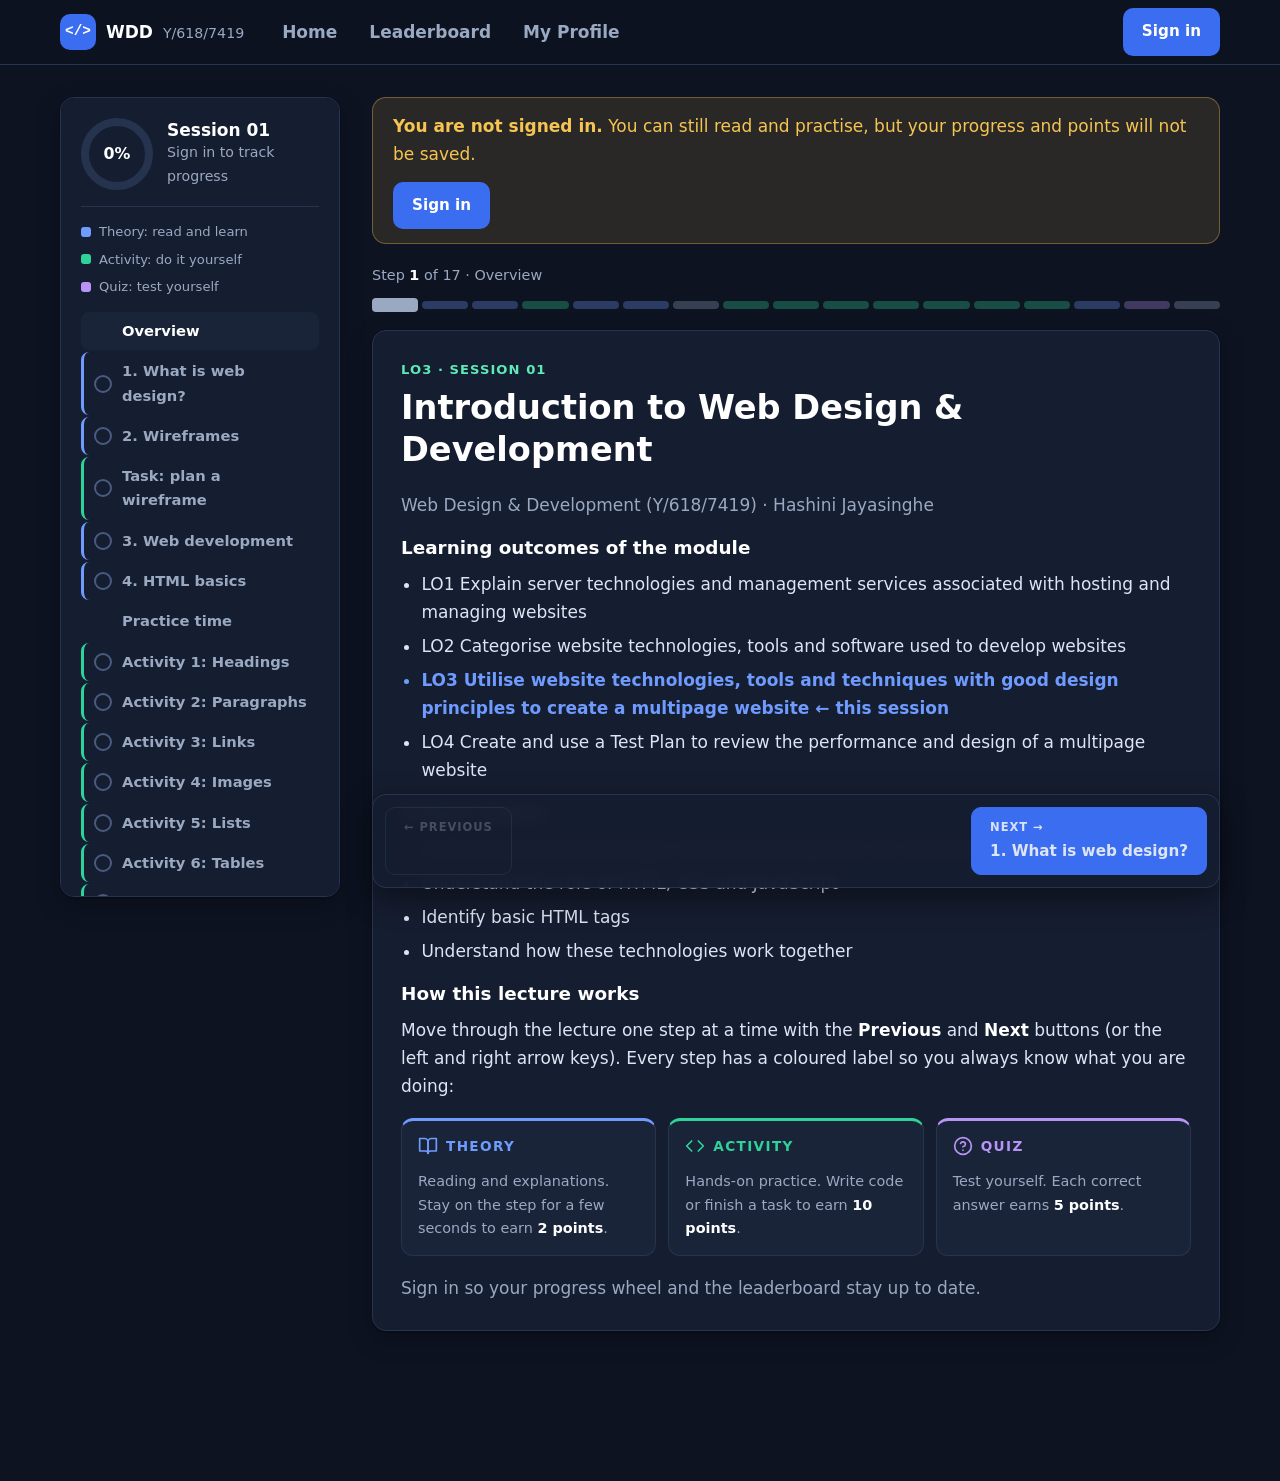
==== commit 7a4e176e: "Dark mode" ====
--- a/lectures/lo3/session-01.html
+++ b/lectures/lo3/session-01.html
@@ -43,18 +43,22 @@
           <li>Understand how these technologies work together</li>
         </ul>
 
-        <div class="callout callout-tip">
-          <strong>How you earn points</strong>
-          <p>Reading a section (2 points), finishing an activity (10 points) and answering quiz questions (5 points each).
-            Sign in so your progress wheel and the leaderboard stay up to date.</p>
-        </div>
+        <h3>How this lecture works</h3>
+        <p>Move through the lecture one step at a time with the <strong>Previous</strong> and <strong>Next</strong> buttons
+          (or the left and right arrow keys). Every step has a coloured label so you always know what you are doing:</p>
+        <div class="type-guide">
+          <div class="g-read"><span class="type-tag type-read">Theory</span><p>Reading and explanations. Stay on the step for a few seconds to earn <strong>2 points</strong>.</p></div>
+          <div class="g-activity"><span class="type-tag type-activity">Activity</span><p>Hands-on practice. Write code or finish a task to earn <strong>10 points</strong>.</p></div>
+          <div class="g-quiz"><span class="type-tag type-quiz">Quiz</span><p>Test yourself. Each correct answer earns <strong>5 points</strong>.</p></div>
+        </div>
+        <p class="muted">Sign in so your progress wheel and the leaderboard stay up to date.</p>
       </section>
 
       <!-- ============================================================
            1. WEB DESIGN
            ============================================================ -->
       <section class="card" id="design" data-toc="1. What is web design?" data-item="r_design" data-type="read">
-        <div class="section-label"><span class="type-tag type-read">Read</span><span class="points-tag">+2 points</span></div>
+        <div class="section-label"><span class="type-tag type-read">Theory</span><span class="type-hint">Read and learn</span><span class="points-tag">+2 points</span></div>
         <h2>What is web design?</h2>
         <p><strong>Web design is the visual appearance and the layout of a website.</strong>
           It decides what visitors see and how easy the site is to use.</p>
@@ -91,7 +95,7 @@
            2. WIREFRAMES
            ============================================================ -->
       <section class="card" id="wireframes" data-toc="2. Wireframes" data-item="r_wireframe" data-type="read">
-        <div class="section-label"><span class="type-tag type-read">Read</span><span class="points-tag">+2 points</span></div>
+        <div class="section-label"><span class="type-tag type-read">Theory</span><span class="type-hint">Read and learn</span><span class="points-tag">+2 points</span></div>
         <h2>Wireframes: the blueprint of user experience</h2>
         <p>Before we start building, we plan. <strong>A wireframe is a low-fidelity visual representation of a website's
           layout.</strong> It is like the architect's blueprint of a building: it focuses on structure, content and
@@ -162,7 +166,7 @@
            WIREFRAME TASK
            ============================================================ -->
       <section class="card" id="wireframe-task" data-toc="Task: plan a wireframe" data-item="a_wireframe" data-type="activity">
-        <div class="section-label"><span class="type-tag type-activity">Task</span><span class="points-tag">+10 points</span></div>
+        <div class="section-label"><span class="type-tag type-activity">Activity</span><span class="type-hint">Do it yourself</span><span class="points-tag">+10 points</span></div>
         <h2>Task: wireframe a home page</h2>
         <p>Choose any company name (for example "ABC Group") and sketch the <strong>home page</strong> of its website.
           Use paper, Figma, draw.io or any tool from the list above. This is a first step towards the design
@@ -185,7 +189,7 @@
            3. WEB DEVELOPMENT
            ============================================================ -->
       <section class="card" id="development" data-toc="3. Web development" data-item="r_dev" data-type="read">
-        <div class="section-label"><span class="type-tag type-read">Read</span><span class="points-tag">+2 points</span></div>
+        <div class="section-label"><span class="type-tag type-read">Theory</span><span class="type-hint">Read and learn</span><span class="points-tag">+2 points</span></div>
         <h2>What is web development?</h2>
         <p><strong>Web development is the process of building and maintaining a website's functionality.</strong>
           Developers turn the design into a real site that works in the browser.</p>
@@ -210,7 +214,7 @@
            4. HTML BASICS
            ============================================================ -->
       <section class="card" id="html-basics" data-toc="4. HTML basics" data-item="r_html" data-type="read">
-        <div class="section-label"><span class="type-tag type-read">Read</span><span class="points-tag">+2 points</span></div>
+        <div class="section-label"><span class="type-tag type-read">Theory</span><span class="type-hint">Read and learn</span><span class="points-tag">+2 points</span></div>
         <h2>HTML basics</h2>
         <p><strong>HTML</strong> stands for <strong>HyperText Markup Language</strong>. It is the standard markup language
           for creating web pages. It describes the structure of a page using a series of <strong>elements</strong>.
@@ -299,7 +303,7 @@
            ACTIVITY 1: HEADINGS
            ============================================================ -->
       <section class="card" id="act-headings" data-toc="Activity 1: Headings" data-item="a_headings" data-type="activity">
-        <div class="section-label"><span class="type-tag type-activity">Activity 1</span><span class="points-tag">+10 points</span></div>
+        <div class="section-label"><span class="type-tag type-activity">Activity 1</span><span class="type-hint">Do it yourself</span><span class="points-tag">+10 points</span></div>
         <h2>HTML headings</h2>
         <p>Headings are defined with the <code>&lt;h1&gt;</code> to <code>&lt;h6&gt;</code> tags.
           <code>&lt;h1&gt;</code> is the most important heading and <code>&lt;h6&gt;</code> the least important.</p>
@@ -315,7 +319,7 @@
            ACTIVITY 2: PARAGRAPHS
            ============================================================ -->
       <section class="card" id="act-paragraphs" data-toc="Activity 2: Paragraphs" data-item="a_paragraphs" data-type="activity">
-        <div class="section-label"><span class="type-tag type-activity">Activity 2</span><span class="points-tag">+10 points</span></div>
+        <div class="section-label"><span class="type-tag type-activity">Activity 2</span><span class="type-hint">Do it yourself</span><span class="points-tag">+10 points</span></div>
         <h2>HTML paragraphs</h2>
         <p>The <code>&lt;p&gt;</code> element defines a paragraph. A paragraph always starts on a new line, and the browser
           automatically adds some white space (a margin) before and after it.</p>
@@ -327,7 +331,7 @@
            ACTIVITY 3: LINKS
            ============================================================ -->
       <section class="card" id="act-links" data-toc="Activity 3: Links" data-item="a_links" data-type="activity">
-        <div class="section-label"><span class="type-tag type-activity">Activity 3</span><span class="points-tag">+10 points</span></div>
+        <div class="section-label"><span class="type-tag type-activity">Activity 3</span><span class="type-hint">Do it yourself</span><span class="points-tag">+10 points</span></div>
         <h2>HTML links</h2>
         <p>Links are hyperlinks. A user can click a link to jump to another page or site. When you move the mouse over a link,
           the arrow turns into a little hand.</p>
@@ -341,7 +345,7 @@
            ACTIVITY 4: IMAGES
            ============================================================ -->
       <section class="card" id="act-images" data-toc="Activity 4: Images" data-item="a_images" data-type="activity">
-        <div class="section-label"><span class="type-tag type-activity">Activity 4</span><span class="points-tag">+10 points</span></div>
+        <div class="section-label"><span class="type-tag type-activity">Activity 4</span><span class="type-hint">Do it yourself</span><span class="points-tag">+10 points</span></div>
         <h2>HTML images</h2>
         <p>The <code>&lt;img&gt;</code> tag embeds an image in a page. Images are not really inserted into the page; they are
           <em>linked</em>, and the tag creates a holding space for the picture it points to.</p>
@@ -363,7 +367,7 @@
            ACTIVITY 5: LISTS
            ============================================================ -->
       <section class="card" id="act-lists" data-toc="Activity 5: Lists" data-item="a_lists" data-type="activity">
-        <div class="section-label"><span class="type-tag type-activity">Activity 5</span><span class="points-tag">+10 points</span></div>
+        <div class="section-label"><span class="type-tag type-activity">Activity 5</span><span class="type-hint">Do it yourself</span><span class="points-tag">+10 points</span></div>
         <h2>HTML lists</h2>
         <p>Lists group a set of related items. There are two types:</p>
         <div class="grid grid-2">
@@ -393,7 +397,7 @@
            ACTIVITY 6: TABLES
            ============================================================ -->
       <section class="card" id="act-tables" data-toc="Activity 6: Tables" data-item="a_tables" data-type="activity">
-        <div class="section-label"><span class="type-tag type-activity">Activity 6</span><span class="points-tag">+10 points</span></div>
+        <div class="section-label"><span class="type-tag type-activity">Activity 6</span><span class="type-hint">Do it yourself</span><span class="points-tag">+10 points</span></div>
         <h2>HTML tables</h2>
         <p>A table is made of cells inside rows and columns. Each row starts with <code>&lt;tr&gt;</code> and ends with
           <code>&lt;/tr&gt;</code>. Each normal cell is a <code>&lt;td&gt;</code>, and a header cell is a <code>&lt;th&gt;</code>.</p>
@@ -436,7 +440,7 @@
            ACTIVITY 7: DIV
            ============================================================ -->
       <section class="card" id="act-div" data-toc="Activity 7: Div" data-item="a_div" data-type="activity">
-        <div class="section-label"><span class="type-tag type-activity">Activity 7</span><span class="points-tag">+10 points</span></div>
+        <div class="section-label"><span class="type-tag type-activity">Activity 7</span><span class="type-hint">Do it yourself</span><span class="points-tag">+10 points</span></div>
         <h2>The HTML div element</h2>
         <p>The <code>&lt;div&gt;</code> element is a <strong>container</strong> for other HTML elements. By default it is a
           <em>block</em> element: it takes all the available width and starts on a new line. It becomes much more useful once
@@ -452,7 +456,7 @@
            5. HOW THEY WORK TOGETHER
            ============================================================ -->
       <section class="card" id="together" data-toc="5. Working together" data-item="r_together" data-type="read">
-        <div class="section-label"><span class="type-tag type-read">Read</span><span class="points-tag">+2 points</span></div>
+        <div class="section-label"><span class="type-tag type-read">Theory</span><span class="type-hint">Read and learn</span><span class="points-tag">+2 points</span></div>
         <h2>How HTML, CSS and JavaScript work together</h2>
         <p>Every web page you visit is built from all three. Click the steps below to see the same small card with each
           technology added.</p>
@@ -484,7 +488,7 @@
            QUIZ
            ============================================================ -->
       <section class="card" id="quiz-section" data-toc="Quiz" data-item="quiz" data-type="quiz">
-        <div class="section-label"><span class="type-tag type-quiz">Quiz</span><span class="points-tag">up to 45 points</span></div>
+        <div class="section-label"><span class="type-tag type-quiz">Quiz</span><span class="type-hint">Test yourself</span><span class="points-tag">up to 45 points</span></div>
         <h2>Check your understanding</h2>
         <div id="quiz"></div>
       </section>
--- a/css/style.css
+++ b/css/style.css
@@ -1,35 +1,62 @@
 /* css/style.css
-   Light, calm theme made for reading and learning.
-   Change the colours in the :root block and the whole site follows. */
+   Dark theme made for reading and learning.
+   Change the colours in the :root block and the whole site follows.
+
+   Colour code used everywhere on lecture pages:
+     BLUE   = theory (read)
+     GREEN  = activity (do)
+     PURPLE = quiz                                                       */
 
 :root {
-  --bg: #f6f8fc;
-  --card: #ffffff;
-  --text: #1f2937;
-  --muted: #5b6b80;
-  --line: #e1e7f0;
-
-  --primary: #2f5fd6;
-  --primary-dark: #2449ab;
-  --primary-soft: #e8eefd;
-
-  --accent: #0f9f84;
-  --accent-soft: #def5ef;
-
-  --warn-soft: #fff4d9;
-  --warn: #9a6700;
-  --danger: #c62828;
-  --danger-soft: #fdeaea;
-
-  --code-bg: #f1f5f9;
+  color-scheme: dark; /* dark scrollbars and form controls */
+
+  --bg: #0d1321;
+  --surface: #151d30;
+  --surface-2: #1a2438;
+  --line: #273450;
+
+  --text: #dde5f3;
+  --heading: #ffffff;
+  --muted: #9aa9c2;
+
+  --primary: #6f9bff;            /* links and accents */
+  --primary-bg: #3b6df0;         /* filled buttons */
+  --primary-bg-hover: #4f7df5;
+  --primary-soft: rgba(111, 155, 255, 0.14);
+
+  --accent: #2fd39a;
+  --accent-text: #5eeab5;
+  --accent-soft: rgba(47, 211, 154, 0.14);
+
+  --purple: #b794f6;
+  --purple-soft: rgba(183, 148, 246, 0.14);
+
+  --warn: #f5c451;
+  --warn-soft: rgba(245, 196, 81, 0.12);
+  --danger: #ff7a7a;
+  --danger-soft: rgba(255, 122, 122, 0.14);
+
+  --code-bg: #0e1628;
+  --input-border: #3a4b70;
+  --track: #26334f;
+
+  /* section type colours */
+  --theory: #6f9bff;
+  --theory-soft: rgba(111, 155, 255, 0.12);
+  --activity: #2fd39a;
+  --activity-soft: rgba(47, 211, 154, 0.12);
+  --quiz: #b794f6;
+  --quiz-soft: rgba(183, 148, 246, 0.12);
+
   --radius: 14px;
-  --shadow: 0 1px 2px rgba(31, 41, 55, 0.05), 0 4px 14px rgba(31, 41, 55, 0.06);
+  --shadow: 0 1px 2px rgba(0, 0, 0, 0.3), 0 8px 24px rgba(0, 0, 0, 0.25);
   --font: "Segoe UI", system-ui, -apple-system, "Helvetica Neue", Arial, sans-serif;
   --mono: ui-monospace, "Cascadia Code", Consolas, Menlo, monospace;
 }
 
 /* ---------- Basics ---------- */
 * { box-sizing: border-box; }
+[hidden] { display: none !important; }
 
 html { scroll-behavior: smooth; scroll-padding-top: 84px; }
 
@@ -42,20 +69,21 @@
   background: var(--bg);
 }
 
-h1, h2, h3, h4 { line-height: 1.25; margin: 0 0 0.6em; color: #14213d; }
+h1, h2, h3, h4 { line-height: 1.25; margin: 0 0 0.6em; color: var(--heading); }
 h1 { font-size: 2rem; }
 h2 { font-size: 1.5rem; }
 h3 { font-size: 1.15rem; }
 p { margin: 0 0 1em; }
 a { color: var(--primary); }
-a:hover { color: var(--primary-dark); }
+a:hover { color: #a9c3ff; }
 img { max-width: 100%; }
 .muted { color: var(--muted); }
 small { color: var(--muted); }
-
-:focus-visible { outline: 3px solid #8fb0ff; outline-offset: 2px; border-radius: 4px; }
-
-.container { width: min(1120px, 100% - 32px); margin-inline: auto; }
+strong { color: #fff; }
+
+:focus-visible { outline: 3px solid #6f9bff; outline-offset: 2px; border-radius: 4px; }
+
+.container { width: min(1160px, 100% - 32px); margin-inline: auto; }
 
 /* ---------- Header ---------- */
 .demo-banner {
@@ -64,37 +92,41 @@
   text-align: center;
   font-size: 0.85rem;
   padding: 6px 16px;
+  border-bottom: 1px solid rgba(245, 196, 81, 0.25);
 }
 
 .site-header {
   position: sticky;
   top: 0;
   z-index: 20;
-  background: rgba(255, 255, 255, 0.94);
-  backdrop-filter: blur(6px);
+  background: rgba(13, 19, 33, 0.92);
+  backdrop-filter: blur(8px);
   border-bottom: 1px solid var(--line);
 }
 
 .header-inner { display: flex; align-items: center; gap: 24px; min-height: 64px; flex-wrap: wrap; padding-block: 6px; }
 
-.brand { display: flex; align-items: center; gap: 10px; text-decoration: none; font-weight: 700; color: #14213d; }
+.brand { display: flex; align-items: center; gap: 10px; text-decoration: none; font-weight: 700; color: var(--heading); }
+.brand:hover { color: var(--heading); }
 .brand small { font-weight: 500; margin-left: 4px; }
 .brand-mark {
   display: grid; place-items: center;
   width: 36px; height: 36px; border-radius: 10px;
-  background: var(--primary); color: #fff; font-family: var(--mono); font-size: 0.9rem;
+  background: var(--primary-bg); color: #fff; font-family: var(--mono); font-size: 0.9rem;
 }
 
 .nav { display: flex; gap: 4px; flex: 1; }
 .nav a { padding: 8px 14px; border-radius: 10px; text-decoration: none; color: var(--muted); font-weight: 600; }
-.nav a:hover { background: var(--primary-soft); color: var(--primary-dark); }
-.nav a[aria-current="page"] { background: var(--primary-soft); color: var(--primary-dark); }
+.nav a:hover { background: var(--primary-soft); color: #fff; }
+.nav a[aria-current="page"] { background: var(--primary-soft); color: #fff; }
 
 .user-chip {
   display: flex; align-items: center; gap: 10px;
   padding: 4px 14px 4px 6px; border-radius: 999px;
-  background: var(--primary-soft); text-decoration: none; color: var(--text);
-}
+  background: var(--surface-2); border: 1px solid var(--line);
+  text-decoration: none; color: var(--text);
+}
+.user-chip:hover { border-color: var(--primary); color: var(--text); }
 .user-chip-text { display: flex; flex-direction: column; line-height: 1.2; }
 .user-chip-text strong { font-size: 0.92rem; max-width: 140px; overflow: hidden; text-overflow: ellipsis; white-space: nowrap; }
 .user-chip-text small { font-size: 0.78rem; }
@@ -104,21 +136,21 @@
   display: inline-flex; align-items: center; justify-content: center; gap: 8px;
   padding: 10px 18px; border-radius: 10px; border: 1px solid transparent;
   font: inherit; font-weight: 600; font-size: 0.95rem; cursor: pointer; text-decoration: none;
-  transition: background 0.15s, transform 0.05s;
+  transition: background 0.15s, border-color 0.15s, transform 0.05s;
 }
 .btn:active { transform: translateY(1px); }
-.btn:disabled { opacity: 0.55; cursor: not-allowed; }
-.btn-primary { background: var(--primary); color: #fff; }
-.btn-primary:hover { background: var(--primary-dark); color: #fff; }
-.btn-ghost { background: #fff; color: var(--primary-dark); border-color: var(--line); }
-.btn-ghost:hover { background: var(--primary-soft); }
-.btn-success { background: var(--accent); color: #fff; }
-.btn-success:hover { background: #0b8470; color: #fff; }
+.btn:disabled { opacity: 0.45; cursor: not-allowed; }
+.btn-primary { background: var(--primary-bg); color: #fff; }
+.btn-primary:hover { background: var(--primary-bg-hover); color: #fff; }
+.btn-ghost { background: transparent; color: var(--text); border-color: var(--input-border); }
+.btn-ghost:hover { background: var(--primary-soft); border-color: var(--primary); color: #fff; }
+.btn-success { background: var(--accent); color: #05261b; }
+.btn-success:hover { background: #55e3b2; color: #05261b; }
 .btn-small { padding: 6px 12px; font-size: 0.85rem; }
 
 /* ---------- Cards and layout helpers ---------- */
 .card {
-  background: var(--card);
+  background: var(--surface);
   border: 1px solid var(--line);
   border-radius: var(--radius);
   box-shadow: var(--shadow);
@@ -133,15 +165,12 @@
 
 .chip {
   display: inline-block; padding: 2px 10px; border-radius: 999px;
-  background: var(--primary-soft); color: var(--primary-dark);
+  background: var(--primary-soft); color: var(--primary);
   font-size: 0.78rem; font-weight: 700; letter-spacing: 0.02em;
 }
-.badge {
-  display: inline-block; padding: 2px 10px; border-radius: 999px;
-  font-size: 0.78rem; font-weight: 700;
-}
-.badge-live { background: var(--accent-soft); color: #0a6b59; }
-.badge-soon { background: #eef1f6; color: var(--muted); }
+.badge { display: inline-block; padding: 2px 10px; border-radius: 999px; font-size: 0.78rem; font-weight: 700; }
+.badge-live { background: var(--accent-soft); color: var(--accent-text); }
+.badge-soon { background: var(--surface-2); color: var(--muted); }
 
 .callout {
   border-left: 4px solid var(--primary);
@@ -150,14 +179,14 @@
 }
 .callout > :last-child { margin-bottom: 0; }
 .callout-tip { border-color: var(--accent); background: var(--accent-soft); }
-.callout-note { border-color: #e0a100; background: var(--warn-soft); }
+.callout-note { border-color: var(--warn); background: var(--warn-soft); }
 .callout strong:first-child { display: block; margin-bottom: 2px; }
 
 /* ---------- Home page ---------- */
 .hero { padding: 48px 0 24px; }
 .hero-card {
-  background: linear-gradient(135deg, #ffffff 0%, #eaf0ff 100%);
-  border: 1px solid var(--line); border-radius: 20px;
+  background: linear-gradient(135deg, #17213a 0%, #1b2c57 100%);
+  border: 1px solid #2c3d68; border-radius: 20px;
   padding: 40px; box-shadow: var(--shadow);
   display: flex; gap: 32px; align-items: center; justify-content: space-between; flex-wrap: wrap;
 }
@@ -173,11 +202,11 @@
 .how-step { display: flex; gap: 12px; align-items: flex-start; }
 .how-step .num {
   flex: none; width: 32px; height: 32px; border-radius: 50%;
-  background: var(--accent-soft); color: #0a6b59; font-weight: 700;
+  background: var(--accent-soft); color: var(--accent-text); font-weight: 700;
   display: grid; place-items: center;
 }
 .how-step p { margin: 0; font-size: 0.95rem; color: var(--muted); }
-.how-step strong { display: block; color: var(--text); }
+.how-step strong { display: block; color: var(--heading); }
 
 .section-title { margin: 8px 0 16px; }
 
@@ -185,7 +214,7 @@
 .lo-head { display: flex; gap: 16px; align-items: flex-start; }
 .lo-badge {
   flex: none; padding: 6px 12px; border-radius: 10px;
-  background: var(--primary); color: #fff; font-weight: 800; letter-spacing: 0.03em;
+  background: var(--primary-bg); color: #fff; font-weight: 800; letter-spacing: 0.03em;
 }
 .lo-head h3 { margin: 0 0 8px; font-size: 1.12rem; }
 .lo-criteria { display: flex; gap: 6px; flex-wrap: wrap; }
@@ -193,10 +222,10 @@
 .lecture-list { list-style: none; margin: 18px 0 0; padding: 0; display: grid; gap: 10px; }
 .lecture-row {
   display: flex; align-items: center; gap: 16px;
-  padding: 14px 16px; border: 1px solid var(--line); border-radius: 12px; background: #fbfcfe;
+  padding: 14px 16px; border: 1px solid var(--line); border-radius: 12px; background: var(--surface-2);
 }
 .lecture-row .info { flex: 1; min-width: 0; }
-.lecture-row .session { font-size: 0.8rem; font-weight: 700; color: var(--accent); text-transform: uppercase; letter-spacing: 0.05em; }
+.lecture-row .session { font-size: 0.8rem; font-weight: 700; color: var(--accent-text); text-transform: uppercase; letter-spacing: 0.05em; }
 .lecture-row h4 { margin: 0 0 2px; font-size: 1.05rem; }
 .lecture-row p { margin: 0; font-size: 0.92rem; color: var(--muted); }
 .lecture-empty { margin: 18px 0 0; padding: 14px 16px; border: 1px dashed var(--line); border-radius: 12px; color: var(--muted); font-size: 0.95rem; }
@@ -206,36 +235,39 @@
 /* ---------- Progress wheel ---------- */
 .wheel { position: relative; display: inline-block; flex: none; }
 .wheel svg { display: block; }
-.wheel-track { stroke: #e3e9f4; }
+.wheel-track { stroke: var(--track); }
 .wheel-bar { stroke: var(--accent); transition: stroke-dashoffset 0.8s ease; }
 .wheel-text {
   position: absolute; inset: 0; display: grid; place-items: center;
-  font-weight: 800; color: #14213d;
+  font-weight: 800; color: var(--heading);
 }
 
 /* ---------- Modal (sign in) ---------- */
 .modal-overlay {
   position: fixed; inset: 0; z-index: 50;
-  background: rgba(20, 33, 61, 0.45);
+  background: rgba(3, 6, 14, 0.7);
   display: grid; place-items: center; padding: 16px;
 }
-.modal { background: #fff; border-radius: 18px; padding: 28px; width: min(420px, 100%); box-shadow: 0 20px 50px rgba(0, 0, 0, 0.25); }
+.modal {
+  background: var(--surface); border: 1px solid var(--line);
+  border-radius: 18px; padding: 28px; width: min(420px, 100%); box-shadow: 0 20px 60px rgba(0, 0, 0, 0.6);
+}
 .modal h2 { margin-bottom: 4px; }
 .modal-actions { display: flex; justify-content: flex-end; gap: 10px; margin-top: 18px; }
 
 label { display: block; font-weight: 600; margin-bottom: 6px; font-size: 0.95rem; }
 input[type="text"], textarea.field {
-  width: 100%; padding: 11px 14px; border: 1px solid #c9d3e3; border-radius: 10px;
-  font: inherit; background: #fff; color: var(--text);
-}
-input[type="text"]:focus, textarea.field:focus { outline: 3px solid #bcd0ff; border-color: var(--primary); }
+  width: 100%; padding: 11px 14px; border: 1px solid var(--input-border); border-radius: 10px;
+  font: inherit; background: var(--code-bg); color: var(--text);
+}
+input[type="text"]:focus, textarea.field:focus { outline: 3px solid rgba(111, 155, 255, 0.4); border-color: var(--primary); }
 .form-error { color: var(--danger); font-size: 0.9rem; min-height: 1.3em; margin: 8px 0 0; }
 
 /* ---------- Toast ---------- */
 .toast {
-  position: fixed; left: 50%; bottom: 28px; transform: translateX(-50%);
-  background: #14213d; color: #fff; padding: 12px 20px; border-radius: 12px;
-  box-shadow: 0 8px 24px rgba(0, 0, 0, 0.25); z-index: 60; font-weight: 600;
+  position: fixed; left: 50%; bottom: 96px; transform: translateX(-50%);
+  background: #e8eefb; color: #0d1321; padding: 12px 20px; border-radius: 12px;
+  box-shadow: 0 8px 24px rgba(0, 0, 0, 0.5); z-index: 60; font-weight: 700;
   animation: toast-in 0.25s ease;
 }
 .toast-hide { opacity: 0; transition: opacity 0.4s; }
@@ -245,19 +277,18 @@
 .table-wrap { overflow-x: auto; }
 table.table { width: 100%; border-collapse: collapse; font-size: 0.97rem; }
 .table th, .table td { text-align: left; padding: 12px 14px; border-bottom: 1px solid var(--line); }
-.table th { background: #f3f6fb; font-size: 0.82rem; text-transform: uppercase; letter-spacing: 0.05em; color: var(--muted); }
-.table code { background: var(--code-bg); padding: 1px 6px; border-radius: 6px; font-family: var(--mono); font-size: 0.9em; }
+.table th { background: var(--surface-2); font-size: 0.82rem; text-transform: uppercase; letter-spacing: 0.05em; color: var(--muted); }
 .leaderboard .rank { width: 70px; font-weight: 800; }
-.leaderboard .points { font-weight: 800; color: var(--primary-dark); }
+.leaderboard .points { font-weight: 800; color: var(--primary); }
 .leaderboard tr.me-row td { background: var(--accent-soft); }
-.leaderboard .bar { height: 8px; background: #e3e9f4; border-radius: 999px; overflow: hidden; min-width: 90px; }
+.leaderboard .bar { height: 8px; background: var(--track); border-radius: 999px; overflow: hidden; min-width: 90px; }
 .leaderboard .bar span { display: block; height: 100%; background: var(--accent); }
 
 /* ---------- Profile page ---------- */
 .profile-top { display: flex; gap: 32px; align-items: center; flex-wrap: wrap; }
 .profile-top .info { flex: 1; min-width: 240px; }
 .stat-row { display: flex; gap: 28px; margin: 14px 0 0; flex-wrap: wrap; }
-.stat strong { display: block; font-size: 1.6rem; line-height: 1.1; color: var(--primary-dark); }
+.stat strong { display: block; font-size: 1.6rem; line-height: 1.1; color: var(--primary); }
 .stat span { font-size: 0.85rem; color: var(--muted); }
 .name-form { display: flex; gap: 10px; align-items: flex-end; flex-wrap: wrap; }
 .name-form .field-wrap { flex: 1; min-width: 220px; }
@@ -267,28 +298,46 @@
 .profile-lecture h4 { margin: 0; }
 .profile-lecture p { margin: 0; color: var(--muted); font-size: 0.92rem; }
 
-/* ---------- Lecture page layout ---------- */
-.lecture-layout { display: grid; grid-template-columns: 270px 1fr; gap: 32px; padding-top: 32px; align-items: start; }
+/* ================================================================
+   LECTURE PAGE
+   ================================================================ */
+.lecture-layout { display: grid; grid-template-columns: 280px 1fr; gap: 32px; padding-top: 32px; padding-bottom: 32px; align-items: start; }
 .lecture-sidebar {
   position: sticky; top: 84px; max-height: calc(100vh - 100px); overflow-y: auto;
-  background: var(--card); border: 1px solid var(--line); border-radius: var(--radius);
+  background: var(--surface); border: 1px solid var(--line); border-radius: var(--radius);
   padding: 20px; box-shadow: var(--shadow);
 }
-.sidebar-progress { display: flex; align-items: center; gap: 14px; padding-bottom: 16px; margin-bottom: 12px; border-bottom: 1px solid var(--line); }
+.sidebar-progress { display: flex; align-items: center; gap: 14px; padding-bottom: 16px; margin-bottom: 14px; border-bottom: 1px solid var(--line); }
 .sidebar-progress strong { display: block; line-height: 1.25; }
 .sidebar-progress small { display: block; }
-.toc { list-style: none; margin: 0; padding: 0; }
+
+/* Legend: shows what the colours mean */
+.legend-types { display: grid; gap: 6px; margin: 0 0 14px; padding: 0; list-style: none; font-size: 0.82rem; color: var(--muted); }
+.legend-types li { display: flex; align-items: center; gap: 8px; }
+.legend-types .dot { width: 10px; height: 10px; border-radius: 3px; flex: none; }
+.dot-theory { background: var(--theory); }
+.dot-activity { background: var(--activity); }
+.dot-quiz { background: var(--quiz); }
+
+.toc { list-style: none; margin: 0; padding: 0; display: grid; gap: 2px; }
 .toc a {
   display: flex; gap: 10px; align-items: center;
   padding: 7px 10px; border-radius: 8px; text-decoration: none; color: var(--muted);
-  font-size: 0.92rem; font-weight: 600;
-}
-.toc a:hover { background: var(--primary-soft); color: var(--primary-dark); }
-.toc a.active { background: var(--primary-soft); color: var(--primary-dark); }
+  font-size: 0.92rem; font-weight: 600; border-left: 3px solid transparent;
+}
+.toc a:hover { background: var(--surface-2); color: #fff; }
+.toc a.active { background: var(--surface-2); color: #fff; }
+.toc li[data-type="read"] a { border-left-color: var(--theory); }
+.toc li[data-type="activity"] a { border-left-color: var(--activity); }
+.toc li[data-type="quiz"] a { border-left-color: var(--quiz); }
+.toc li[data-type="read"] a.active { background: var(--theory-soft); }
+.toc li[data-type="activity"] a.active { background: var(--activity-soft); }
+.toc li[data-type="quiz"] a.active { background: var(--quiz-soft); }
+
 .tick {
   flex: none; width: 18px; height: 18px; border-radius: 50%;
-  border: 2px solid #c3cddd; display: grid; place-items: center;
-  font-size: 11px; color: #fff; line-height: 1;
+  border: 2px solid #4a5b80; display: grid; place-items: center;
+  font-size: 11px; color: #05261b; line-height: 1; font-weight: 800;
 }
 .tick.done { background: var(--accent); border-color: var(--accent); }
 .tick.done::after { content: "\2713"; }
@@ -297,49 +346,128 @@
 .lecture-main { min-width: 0; }
 .lecture-main section.card { scroll-margin-top: 84px; }
 .lecture-hero h1 { font-size: 2.1rem; }
-.eyebrow { font-size: 0.82rem; font-weight: 800; text-transform: uppercase; letter-spacing: 0.08em; color: var(--accent); margin-bottom: 6px; }
+.eyebrow { font-size: 0.82rem; font-weight: 800; text-transform: uppercase; letter-spacing: 0.08em; color: var(--accent-text); margin-bottom: 6px; }
 .signin-banner {
   display: flex; gap: 14px; align-items: center; justify-content: space-between; flex-wrap: wrap;
-  background: var(--warn-soft); border: 1px solid #f0d58a; color: #6b4a00;
-  border-radius: var(--radius); padding: 14px 20px; margin-bottom: 24px;
+  background: var(--warn-soft); border: 1px solid rgba(245, 196, 81, 0.35); color: var(--warn);
+  border-radius: var(--radius); padding: 14px 20px; margin-bottom: 20px;
 }
 .signin-banner p { margin: 0; }
-
-.section-label { display: flex; align-items: center; gap: 10px; margin-bottom: 8px; }
-.type-tag { font-size: 0.74rem; font-weight: 800; letter-spacing: 0.06em; text-transform: uppercase; padding: 2px 10px; border-radius: 999px; }
-.type-read { background: var(--primary-soft); color: var(--primary-dark); }
-.type-activity { background: var(--accent-soft); color: #0a6b59; }
-.type-quiz { background: #f2e8ff; color: #6a2fb0; }
-.points-tag { font-size: 0.8rem; color: var(--muted); font-weight: 600; }
+.signin-banner strong { color: var(--warn); }
+
+/* ---------- Step bar (top of the lecture) ---------- */
+.step-bar { margin-bottom: 18px; }
+.step-meta { display: flex; justify-content: space-between; align-items: center; gap: 12px; font-size: 0.9rem; color: var(--muted); margin-bottom: 10px; }
+.step-meta strong { color: var(--heading); }
+.step-segments { display: flex; gap: 4px; align-items: center; }
+.seg {
+  flex: 1; height: 8px; padding: 0; border: 0; border-radius: 4px; cursor: pointer;
+  background: var(--seg, var(--muted)); opacity: 0.3; transition: opacity 0.15s, height 0.15s;
+}
+.seg:hover { opacity: 0.65; }
+.seg.done { opacity: 0.75; }
+.seg.current { opacity: 1; height: 14px; }
+.seg[data-type="read"] { --seg: var(--theory); }
+.seg[data-type="activity"] { --seg: var(--activity); }
+.seg[data-type="quiz"] { --seg: var(--quiz); }
+
+/* ---------- Previous / Next bar (bottom of the lecture) ---------- */
+.step-nav {
+  position: sticky; bottom: 12px; z-index: 10;
+  display: flex; justify-content: space-between; gap: 12px;
+  padding: 12px; margin-top: 8px;
+  background: rgba(21, 29, 48, 0.96); backdrop-filter: blur(8px);
+  border: 1px solid var(--line); border-radius: var(--radius); box-shadow: 0 10px 30px rgba(0, 0, 0, 0.45);
+}
+.nav-btn {
+  display: flex; flex-direction: column; gap: 2px; min-width: 0; max-width: 48%;
+  padding: 10px 18px; border-radius: 10px; border: 1px solid var(--input-border);
+  background: transparent; color: var(--text); font: inherit; cursor: pointer; text-decoration: none;
+}
+.nav-btn:hover:not(:disabled) { background: var(--primary-soft); border-color: var(--primary); color: #fff; }
+.nav-btn:disabled { opacity: 0.35; cursor: not-allowed; }
+.nav-btn .nav-label { font-size: 0.72rem; font-weight: 800; text-transform: uppercase; letter-spacing: 0.08em; color: var(--muted); }
+.nav-btn .nav-title { font-weight: 600; font-size: 0.95rem; overflow: hidden; text-overflow: ellipsis; white-space: nowrap; }
+.nav-next { text-align: right; margin-left: auto; background: var(--primary-bg); border-color: var(--primary-bg); }
+.nav-next .nav-label { color: rgba(255, 255, 255, 0.8); }
+.nav-next:hover:not(:disabled) { background: var(--primary-bg-hover); border-color: var(--primary-bg-hover); }
+
+/* ---------- Theory / activity / quiz: clearly different ---------- */
+/* Each card gets a coloured top edge, and a coloured label band at the top. */
+.lecture-main section.card[data-type="read"] { border-top: 4px solid var(--theory); }
+.lecture-main section.card[data-type="activity"] {
+  border-top: 4px solid var(--activity);
+  background: linear-gradient(180deg, var(--activity-soft) 0, var(--surface) 180px);
+}
+.lecture-main section.card[data-type="quiz"] {
+  border-top: 4px solid var(--quiz);
+  background: linear-gradient(180deg, var(--quiz-soft) 0, var(--surface) 180px);
+}
+
+.section-label {
+  display: flex; align-items: center; gap: 12px;
+  margin: -28px -28px 22px; padding: 12px 28px;
+  border-bottom: 1px solid var(--line); border-radius: 12px 12px 0 0;
+  background: var(--label-soft, transparent);
+}
+section[data-type="read"] .section-label { --label-soft: var(--theory-soft); }
+section[data-type="activity"] .section-label { --label-soft: var(--activity-soft); }
+section[data-type="quiz"] .section-label { --label-soft: var(--quiz-soft); }
+
+.type-tag {
+  display: inline-flex; align-items: center; gap: 8px;
+  font-size: 0.85rem; font-weight: 800; letter-spacing: 0.1em; text-transform: uppercase;
+}
+.type-tag::before {
+  content: ""; width: 20px; height: 20px; background: currentColor;
+  -webkit-mask: var(--icon) center / contain no-repeat; mask: var(--icon) center / contain no-repeat;
+}
+.type-read { color: var(--theory); --icon: url("data:image/svg+xml,%3Csvg xmlns='http://www.w3.org/2000/svg' viewBox='0 0 24 24' fill='none' stroke='black' stroke-width='2' stroke-linecap='round' stroke-linejoin='round'%3E%3Cpath d='M2 3h6a4 4 0 0 1 4 4v14a3 3 0 0 0-3-3H2z'/%3E%3Cpath d='M22 3h-6a4 4 0 0 0-4 4v14a3 3 0 0 1 3-3h7z'/%3E%3C/svg%3E"); }
+.type-activity { color: var(--activity); --icon: url("data:image/svg+xml,%3Csvg xmlns='http://www.w3.org/2000/svg' viewBox='0 0 24 24' fill='none' stroke='black' stroke-width='2' stroke-linecap='round' stroke-linejoin='round'%3E%3Cpolyline points='16 18 22 12 16 6'/%3E%3Cpolyline points='8 6 2 12 8 18'/%3E%3C/svg%3E"); }
+.type-quiz { color: var(--quiz); --icon: url("data:image/svg+xml,%3Csvg xmlns='http://www.w3.org/2000/svg' viewBox='0 0 24 24' fill='none' stroke='black' stroke-width='2' stroke-linecap='round' stroke-linejoin='round'%3E%3Ccircle cx='12' cy='12' r='10'/%3E%3Cpath d='M9.09 9a3 3 0 0 1 5.83 1c0 2-3 3-3 3'/%3E%3Cline x1='12' y1='17' x2='12.01' y2='17'/%3E%3C/svg%3E"); }
+.type-hint { font-size: 0.85rem; color: var(--muted); }
+.points-tag { margin-left: auto; font-size: 0.82rem; color: var(--muted); font-weight: 700; white-space: nowrap; }
 
 .lo-list { padding-left: 1.2em; margin: 0 0 1em; }
 .lo-list li { margin-bottom: 6px; }
-.lo-list li.focus { font-weight: 700; color: var(--primary-dark); }
+.lo-list li.focus { font-weight: 700; color: var(--primary); }
+
+/* Overview: explains the colour code */
+.type-guide { display: grid; grid-template-columns: repeat(3, 1fr); gap: 12px; margin: 14px 0 18px; }
+.type-guide > div { border: 1px solid var(--line); border-radius: 12px; padding: 14px 16px; background: var(--surface-2); }
+.type-guide > div p { margin: 6px 0 0; font-size: 0.9rem; color: var(--muted); }
+.type-guide .g-read { border-top: 3px solid var(--theory); }
+.type-guide .g-activity { border-top: 3px solid var(--activity); }
+.type-guide .g-quiz { border-top: 3px solid var(--quiz); }
 
 /* Code blocks */
 pre.code {
   background: var(--code-bg); border: 1px solid var(--line); border-radius: 10px;
   padding: 14px 18px; overflow-x: auto; font-family: var(--mono); font-size: 0.9rem; line-height: 1.55; margin: 0 0 1em;
-}
-code.inline, p code, li code, td code { background: var(--code-bg); padding: 1px 6px; border-radius: 6px; font-family: var(--mono); font-size: 0.9em; }
-pre.code code { background: none; padding: 0; font-size: inherit; }
+  color: #d3e1ff;
+}
+p code, li code, td code, th code, label code, .lab-instructions code {
+  background: var(--code-bg); border: 1px solid var(--line); padding: 1px 6px; border-radius: 6px;
+  font-family: var(--mono); font-size: 0.88em; color: #cfe0ff;
+}
+pre.code code { background: none; border: 0; padding: 0; font-size: inherit; color: inherit; }
 
 /* Tag anatomy picture */
 .anatomy { background: var(--code-bg); border: 1px solid var(--line); border-radius: 12px; padding: 22px; margin: 16px 0; }
 .anatomy-code { font-family: var(--mono); font-size: 1.15rem; word-break: break-word; margin-bottom: 14px; }
-.a-tag { color: #b3261e; font-weight: 700; }
-.a-attr { color: #0b6bcb; font-weight: 700; }
-.a-val { color: #0a7a4f; font-weight: 700; }
-.a-content { color: #14213d; font-weight: 700; background: #fff3c4; border-radius: 4px; padding: 0 3px; }
-.legend { display: flex; gap: 16px 24px; flex-wrap: wrap; font-size: 0.9rem; }
+.a-tag { color: #ff8f85; font-weight: 700; }
+.a-attr { color: #7db8ff; font-weight: 700; }
+.a-val { color: #6fe3a8; font-weight: 700; }
+.a-content { color: #ffe08a; font-weight: 700; background: rgba(255, 214, 102, 0.16); border-radius: 4px; padding: 0 3px; }
+.legend { display: flex; gap: 16px 24px; flex-wrap: wrap; font-size: 0.9rem; color: var(--muted); }
 .legend span::before { content: ""; display: inline-block; width: 12px; height: 12px; border-radius: 3px; margin-right: 6px; vertical-align: -1px; }
-.legend .l-tag::before { background: #b3261e; }
-.legend .l-attr::before { background: #0b6bcb; }
-.legend .l-val::before { background: #0a7a4f; }
-.legend .l-content::before { background: #fff3c4; border: 1px solid #e0c35a; }
+.legend .l-tag::before { background: #ff8f85; }
+.legend .l-attr::before { background: #7db8ff; }
+.legend .l-val::before { background: #6fe3a8; }
+.legend .l-content::before { background: #ffe08a; }
 
 /* Idea cards (three languages, wireframe reasons...) */
-.idea { background: #fbfcfe; border: 1px solid var(--line); border-radius: 12px; padding: 18px; }
+.idea { background: var(--surface-2); border: 1px solid var(--line); border-radius: 12px; padding: 18px; }
 .idea h3 { margin-bottom: 6px; }
 .idea p { margin: 0; font-size: 0.95rem; color: var(--muted); }
 .idea .big { font-size: 1.6rem; display: block; margin-bottom: 4px; }
@@ -349,13 +477,13 @@
 .steps-list li { counter-increment: step; display: flex; gap: 14px; align-items: flex-start; }
 .steps-list li::before {
   content: counter(step); flex: none; width: 30px; height: 30px; border-radius: 50%;
-  background: var(--primary); color: #fff; font-weight: 700; display: grid; place-items: center; margin-top: 2px;
+  background: var(--primary-bg); color: #fff; font-weight: 700; display: grid; place-items: center; margin-top: 2px;
 }
 .steps-list strong { display: block; }
 
 /* Low-fidelity wireframe picture */
-.wire { border: 2px solid #aab6c8; border-radius: 12px; background: #fff; padding: 12px; max-width: 520px; margin: 16px auto; font-family: var(--mono); font-size: 0.72rem; color: #667489; }
-.wire div { border: 2px dashed #b9c3d3; border-radius: 6px; display: grid; place-items: center; text-align: center; background: #f6f8fb; }
+.wire { border: 2px solid #4a5b80; border-radius: 12px; background: var(--surface-2); padding: 12px; max-width: 520px; margin: 16px auto; font-family: var(--mono); font-size: 0.72rem; color: var(--muted); }
+.wire div { border: 2px dashed #4a5b80; border-radius: 6px; display: grid; place-items: center; text-align: center; background: var(--code-bg); }
 .wire-nav { height: 34px; margin-bottom: 8px; }
 .wire-hero { height: 110px; margin-bottom: 8px; }
 .wire-cards { display: grid; grid-template-columns: repeat(3, 1fr); gap: 8px; margin-bottom: 8px; }
@@ -365,19 +493,20 @@
 
 /* Together demo */
 .together-steps { display: flex; gap: 8px; flex-wrap: wrap; margin-bottom: 14px; }
-.together-steps .btn.active { background: var(--primary); color: #fff; border-color: var(--primary); }
-.together-stage { border: 1px dashed #b9c3d3; border-radius: 12px; padding: 28px; display: grid; place-items: center; background: #fbfcfe; min-height: 230px; }
+.together-steps .btn.active { background: var(--primary-bg); color: #fff; border-color: var(--primary-bg); }
+.together-stage { border: 1px dashed var(--input-border); border-radius: 12px; padding: 28px; display: grid; place-items: center; background: var(--surface-2); min-height: 230px; }
+/* The card imitates a real web page, so it keeps its own light colours */
 .demo-card.styled {
-  width: 260px; text-align: center; background: #fff; border-radius: 18px; padding: 24px;
-  box-shadow: 0 6px 20px rgba(47, 95, 214, 0.18);
-}
-.demo-card.styled h3 { margin-bottom: 2px; color: var(--primary-dark); }
-.demo-card.styled p { color: var(--muted); }
+  width: 260px; text-align: center; background: #ffffff; color: #1f2937; border-radius: 18px; padding: 24px;
+  box-shadow: 0 6px 24px rgba(59, 109, 240, 0.35);
+}
+.demo-card.styled h3 { margin-bottom: 2px; color: #2449ab; }
+.demo-card.styled p { color: #5b6b80; }
 .demo-card.styled button {
-  background: var(--primary); color: #fff; border: 0; padding: 9px 22px; border-radius: 999px;
+  background: #3b6df0; color: #fff; border: 0; padding: 9px 22px; border-radius: 999px;
   font: inherit; font-weight: 700; cursor: pointer;
 }
-.demo-card.styled button[aria-pressed="true"] { background: var(--accent); }
+.demo-card.styled button[aria-pressed="true"] { background: #0f9f84; }
 #together-caption { margin: 14px 0 0; }
 
 /* ---------- Code lab (activities) ---------- */
@@ -385,49 +514,54 @@
 .lab-goals li { display: flex; gap: 10px; align-items: flex-start; font-size: 0.95rem; }
 .lab-goals li::before {
   content: ""; flex: none; width: 18px; height: 18px; margin-top: 3px; border-radius: 50%;
-  border: 2px solid #c3cddd; font-size: 11px; color: #fff; display: grid; place-items: center; line-height: 1;
+  border: 2px solid #4a5b80; font-size: 11px; color: #05261b; display: grid; place-items: center; line-height: 1; font-weight: 800;
 }
 .lab-goals li.ok::before { content: "\2713"; background: var(--accent); border-color: var(--accent); }
-.lab-goals li.fail::before { content: "\2715"; background: var(--danger); border-color: var(--danger); }
+.lab-goals li.fail::before { content: "\2715"; background: var(--danger); border-color: var(--danger); color: #2a0707; }
 .lab-grid { display: grid; grid-template-columns: 1fr 1fr; gap: 16px; }
 .lab-label { display: block; font-size: 0.82rem; font-weight: 700; text-transform: uppercase; letter-spacing: 0.05em; color: var(--muted); margin-bottom: 6px; }
 .lab-editor {
   width: 100%; height: 300px; resize: vertical; padding: 12px 14px;
   font-family: var(--mono); font-size: 0.88rem; line-height: 1.5; tab-size: 2;
-  background: var(--code-bg); color: #1b2a41; border: 1px solid #c9d3e3; border-radius: 10px;
-}
-.lab-editor:focus { outline: 3px solid #bcd0ff; border-color: var(--primary); }
-.lab-preview { width: 100%; height: 300px; border: 1px solid #c9d3e3; border-radius: 10px; background: #fff; }
+  background: var(--code-bg); color: #d3e1ff; border: 1px solid var(--input-border); border-radius: 10px;
+}
+.lab-editor:focus { outline: 3px solid rgba(47, 211, 154, 0.35); border-color: var(--activity); }
+/* The preview stays white, like a real browser window */
+.lab-preview { width: 100%; height: 300px; border: 1px solid var(--input-border); border-radius: 10px; background: #fff; }
 .lab-reflection { margin-top: 16px; }
 .lab-actions { display: flex; gap: 10px; align-items: center; flex-wrap: wrap; margin-top: 16px; }
 .lab-status { font-weight: 600; font-size: 0.95rem; }
-.lab-status.ok { color: #0a6b59; }
+.lab-status.ok { color: var(--accent-text); }
 .lab-status.fail { color: var(--danger); }
 
 .task-checklist { list-style: none; padding: 0; margin: 12px 0 16px; display: grid; gap: 10px; }
 .task-checklist label { display: flex; gap: 10px; align-items: flex-start; font-weight: 500; margin: 0; cursor: pointer; }
 .task-checklist input { width: 20px; height: 20px; margin-top: 3px; accent-color: var(--accent); }
 
+details { margin: 8px 0; }
+summary { cursor: pointer; color: var(--primary); }
+
 /* ---------- Quiz ---------- */
-.quiz-question { border: 1px solid var(--line); border-radius: 12px; padding: 16px 20px; margin: 0 0 14px; background: #fbfcfe; }
-.quiz-question legend { font-weight: 700; padding: 0 6px; }
+.quiz-question { border: 1px solid var(--line); border-radius: 12px; padding: 16px 20px; margin: 0 0 14px; background: var(--surface-2); }
+.quiz-question legend { font-weight: 700; padding: 0 6px; color: var(--heading); }
 .quiz-option { display: flex; gap: 10px; align-items: flex-start; font-weight: 500; padding: 8px 10px; margin: 2px 0; border-radius: 8px; cursor: pointer; }
-.quiz-option:hover { background: var(--primary-soft); }
-.quiz-option input { margin-top: 5px; accent-color: var(--primary); }
+.quiz-option:hover { background: var(--quiz-soft); }
+.quiz-option input { margin-top: 5px; accent-color: var(--quiz); }
 .quiz-option.correct { background: var(--accent-soft); }
 .quiz-option.wrong { background: var(--danger-soft); }
 .quiz-explain { margin: 8px 0 0; font-size: 0.92rem; color: var(--muted); }
-.quiz-result { font-weight: 700; font-size: 1.1rem; margin-top: 8px; }
+.quiz-result { font-weight: 700; font-size: 1.1rem; color: var(--heading); }
 
 /* ---------- Small screens ---------- */
 @media (max-width: 900px) {
   .lecture-layout { grid-template-columns: 1fr; }
-  .lecture-sidebar { position: static; max-height: none; }
-  .grid-3, .grid-2, .lab-grid { grid-template-columns: 1fr; }
+  .lecture-sidebar { position: static; max-height: 320px; }
+  .grid-3, .grid-2, .lab-grid, .type-guide { grid-template-columns: 1fr; }
   .hero-card { padding: 28px; }
   .hero-card h1 { font-size: 1.9rem; }
   .nav { order: 3; flex-basis: 100%; overflow-x: auto; }
   .header-account { margin-left: auto; }
+  .section-label { margin: -28px -28px 18px; }
 }
 
 @media (prefers-reduced-motion: reduce) {
